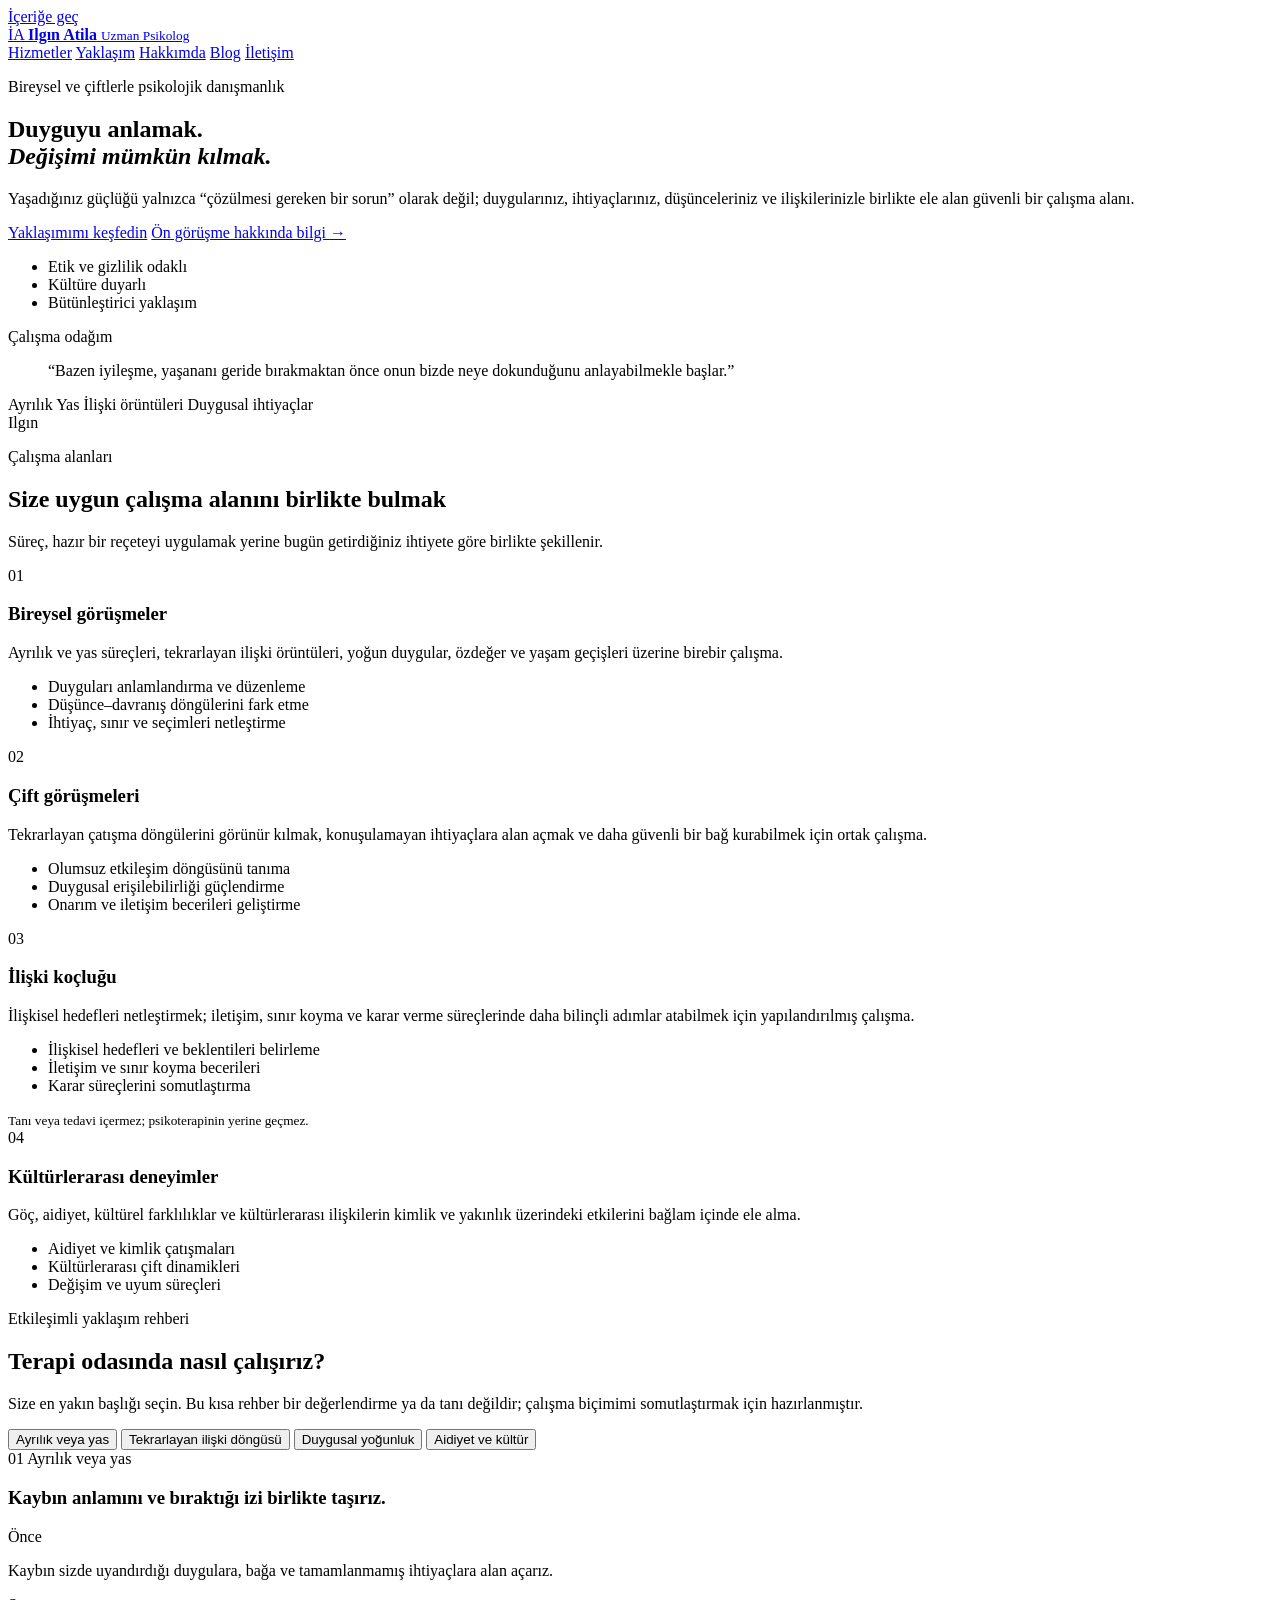
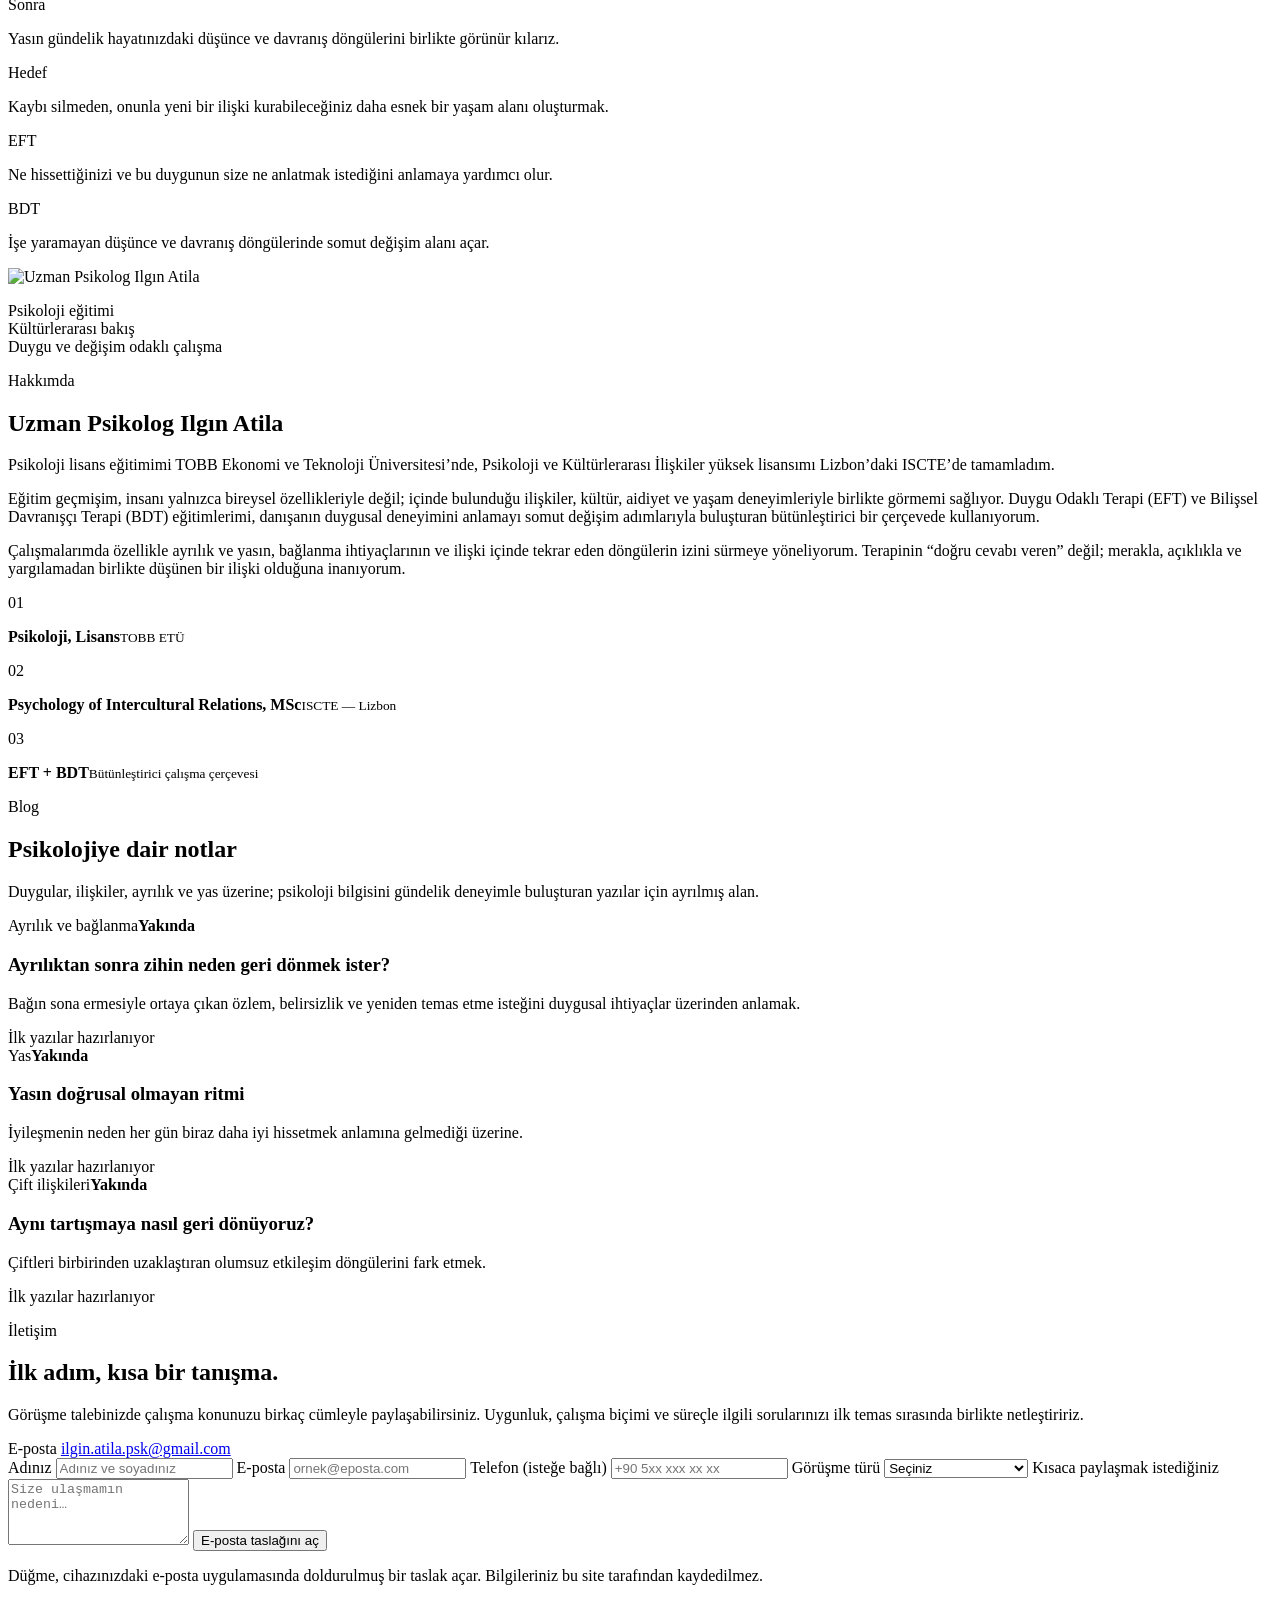
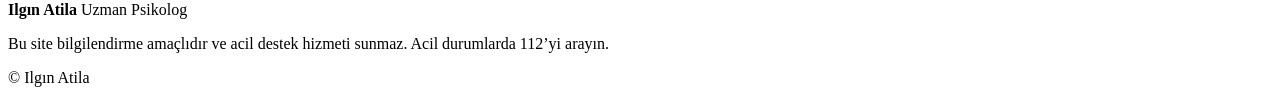
==== index.html @ 21f1aadd "Publish therapy practice website" ====
<!doctype html>
<html lang="tr">
  <head>
    <meta charset="UTF-8" />
    <meta name="viewport" content="width=device-width, initial-scale=1.0" />
    <meta name="robots" content="noindex,nofollow" />
    <meta
      name="description"
      content="Uzman Psikolog Ilgın Atila’nın bireysel ve çiftlerle psikolojik danışmanlık yaklaşımı; EFT, BDT, ayrılık, yas ve ilişki örüntüleri."
    />
    <meta name="theme-color" content="#f4eee5" />
    <title>Uzman Psikolog Ilgın Atila | Psikolojik Danışmanlık</title>
    <link rel="stylesheet" href="styles.css" />
  </head>
  <body>
    <a class="skip-link" href="#main">İçeriğe geç</a>

    <header class="site-header" aria-label="Ana menü">
      <a class="brand" href="#top" aria-label="Ilgın Atila ana sayfa">
        <span class="brand-mark" aria-hidden="true">İA</span>
        <span>
          <strong>Ilgın Atila</strong>
          <small>Uzman Psikolog</small>
        </span>
      </a>

      <nav>
        <a href="#hizmetler">Hizmetler</a>
        <a href="#yaklasim">Yaklaşım</a>
        <a href="#hakkimda">Hakkımda</a>
        <a href="#blog">Blog</a>
        <a class="nav-cta" href="#iletisim">İletişim</a>
      </nav>
    </header>

    <main id="main">
      <section class="hero" id="top">
        <div class="hero-copy reveal">
          <p class="eyebrow"><span></span> Bireysel ve çiftlerle psikolojik danışmanlık</p>
          <h1>Duyguyu anlamak.<br /><em>Değişimi mümkün kılmak.</em></h1>
          <p class="lead">
            Yaşadığınız güçlüğü yalnızca “çözülmesi gereken bir sorun” olarak değil;
            duygularınız, ihtiyaçlarınız, düşünceleriniz ve ilişkilerinizle birlikte ele alan
            güvenli bir çalışma alanı.
          </p>
          <div class="hero-actions">
            <a class="button button-primary" href="#yaklasim">Yaklaşımımı keşfedin</a>
            <a class="text-link" href="#iletisim">Ön görüşme hakkında bilgi <span>→</span></a>
          </div>
          <ul class="trust-list" aria-label="Çalışma özellikleri">
            <li>Etik ve gizlilik odaklı</li>
            <li>Kültüre duyarlı</li>
            <li>Bütünleştirici yaklaşım</li>
          </ul>
        </div>

        <aside class="hero-card reveal delay-1" aria-label="Çalışma odağı">
          <div class="orb orb-one"></div>
          <div class="orb orb-two"></div>
          <p class="card-kicker">Çalışma odağım</p>
          <blockquote>
            “Bazen iyileşme, yaşananı geride bırakmaktan önce onun bizde neye dokunduğunu
            anlayabilmekle başlar.”
          </blockquote>
          <div class="focus-tags">
            <span>Ayrılık</span>
            <span>Yas</span>
            <span>İlişki örüntüleri</span>
            <span>Duygusal ihtiyaçlar</span>
          </div>
          <div class="signature" aria-hidden="true">Ilgın</div>
        </aside>
      </section>

      <section class="practice-section" id="hizmetler">
        <div class="section-heading reveal">
          <p class="eyebrow"><span></span> Çalışma alanları</p>
          <h2>Size uygun çalışma alanını birlikte bulmak</h2>
          <p>
            Süreç, hazır bir reçeteyi uygulamak yerine bugün getirdiğiniz ihtiyete göre
            birlikte şekillenir.
          </p>
        </div>

        <div class="service-grid">
          <article class="service-card reveal">
            <span class="service-number">01</span>
            <h3>Bireysel görüşmeler</h3>
            <p>
              Ayrılık ve yas süreçleri, tekrarlayan ilişki örüntüleri, yoğun duygular,
              özdeğer ve yaşam geçişleri üzerine birebir çalışma.
            </p>
            <ul>
              <li>Duyguları anlamlandırma ve düzenleme</li>
              <li>Düşünce–davranış döngülerini fark etme</li>
              <li>İhtiyaç, sınır ve seçimleri netleştirme</li>
            </ul>
          </article>

          <article class="service-card service-card-accent reveal delay-1">
            <span class="service-number">02</span>
            <h3>Çift görüşmeleri</h3>
            <p>
              Tekrarlayan çatışma döngülerini görünür kılmak, konuşulamayan ihtiyaçlara
              alan açmak ve daha güvenli bir bağ kurabilmek için ortak çalışma.
            </p>
            <ul>
              <li>Olumsuz etkileşim döngüsünü tanıma</li>
              <li>Duygusal erişilebilirliği güçlendirme</li>
              <li>Onarım ve iletişim becerileri geliştirme</li>
            </ul>
          </article>

          <article class="service-card service-card-coaching reveal delay-2">
            <span class="service-number">03</span>
            <h3>İlişki koçluğu</h3>
            <p>
              İlişkisel hedefleri netleştirmek; iletişim, sınır koyma ve karar verme
              süreçlerinde daha bilinçli adımlar atabilmek için yapılandırılmış çalışma.
            </p>
            <ul>
              <li>İlişkisel hedefleri ve beklentileri belirleme</li>
              <li>İletişim ve sınır koyma becerileri</li>
              <li>Karar süreçlerini somutlaştırma</li>
            </ul>
            <small class="service-boundary">Tanı veya tedavi içermez; psikoterapinin yerine geçmez.</small>
          </article>

          <article class="service-card reveal delay-2">
            <span class="service-number">04</span>
            <h3>Kültürlerarası deneyimler</h3>
            <p>
              Göç, aidiyet, kültürel farklılıklar ve kültürlerarası ilişkilerin kimlik ve
              yakınlık üzerindeki etkilerini bağlam içinde ele alma.
            </p>
            <ul>
              <li>Aidiyet ve kimlik çatışmaları</li>
              <li>Kültürlerarası çift dinamikleri</li>
              <li>Değişim ve uyum süreçleri</li>
            </ul>
          </article>
        </div>

        <div class="approach-explorer reveal" id="yaklasim">
          <div class="explorer-intro">
            <p class="eyebrow eyebrow-light"><span></span> Etkileşimli yaklaşım rehberi</p>
            <h2>Terapi odasında nasıl çalışırız?</h2>
            <p>
              Size en yakın başlığı seçin. Bu kısa rehber bir değerlendirme ya da tanı
              değildir; çalışma biçimimi somutlaştırmak için hazırlanmıştır.
            </p>
            <div class="topic-list" role="tablist" aria-label="Çalışma konusu seçin">
              <button class="topic active" role="tab" aria-selected="true" data-topic="ayrilik">
                Ayrılık veya yas
              </button>
              <button class="topic" role="tab" aria-selected="false" data-topic="iliski">
                Tekrarlayan ilişki döngüsü
              </button>
              <button class="topic" role="tab" aria-selected="false" data-topic="yogunluk">
                Duygusal yoğunluk
              </button>
              <button class="topic" role="tab" aria-selected="false" data-topic="kultur">
                Aidiyet ve kültür
              </button>
            </div>
          </div>

          <div class="explorer-result" aria-live="polite">
            <div class="result-topline">
              <span id="result-index">01</span>
              <span id="result-label">Ayrılık veya yas</span>
            </div>
            <h3 id="result-title">Kaybın anlamını ve bıraktığı izi birlikte taşırız.</h3>
            <div class="result-steps">
              <article>
                <span>Önce</span>
                <p id="result-first">
                  Kaybın sizde uyandırdığı duygulara, bağa ve tamamlanmamış ihtiyaçlara alan
                  açarız.
                </p>
              </article>
              <article>
                <span>Sonra</span>
                <p id="result-next">
                  Yasın gündelik hayatınızdaki düşünce ve davranış döngülerini birlikte
                  görünür kılarız.
                </p>
              </article>
              <article>
                <span>Hedef</span>
                <p id="result-goal">
                  Kaybı silmeden, onunla yeni bir ilişki kurabileceğiniz daha esnek bir yaşam
                  alanı oluşturmak.
                </p>
              </article>
            </div>
            <div class="method-note">
              <span>EFT</span>
              <p>Ne hissettiğinizi ve bu duygunun size ne anlatmak istediğini anlamaya yardımcı olur.</p>
            </div>
            <div class="method-note">
              <span>BDT</span>
              <p>İşe yaramayan düşünce ve davranış döngülerinde somut değişim alanı açar.</p>
            </div>
          </div>
        </div>
      </section>

      <section class="about-contact-section" id="hakkimda">
        <div class="about-grid">
          <div class="portrait-card reveal" aria-label="Uzman Psikolog Ilgın Atila">
            <img
              class="portrait-photo"
              src="assets/ilgin-atila-portrait.webp"
              alt="Uzman Psikolog Ilgın Atila"
            />
            <p>Psikoloji eğitimi<br />Kültürlerarası bakış<br />Duygu ve değişim odaklı çalışma</p>
          </div>

          <div class="about-copy reveal delay-1">
            <p class="eyebrow"><span></span> Hakkımda</p>
            <h2>Uzman Psikolog Ilgın Atila</h2>
            <p class="about-lead">
              Psikoloji lisans eğitimimi TOBB Ekonomi ve Teknoloji Üniversitesi’nde,
              Psikoloji ve Kültürlerarası İlişkiler yüksek lisansımı Lizbon’daki ISCTE’de
              tamamladım.
            </p>
            <p>
              Eğitim geçmişim, insanı yalnızca bireysel özellikleriyle değil; içinde
              bulunduğu ilişkiler, kültür, aidiyet ve yaşam deneyimleriyle birlikte görmemi
              sağlıyor. Duygu Odaklı Terapi (EFT) ve Bilişsel Davranışçı Terapi (BDT)
              eğitimlerimi, danışanın duygusal deneyimini anlamayı somut değişim adımlarıyla
              buluşturan bütünleştirici bir çerçevede kullanıyorum.
            </p>
            <p>
              Çalışmalarımda özellikle ayrılık ve yasın, bağlanma ihtiyaçlarının ve ilişki
              içinde tekrar eden döngülerin izini sürmeye yöneliyorum. Terapinin “doğru
              cevabı veren” değil; merakla, açıklıkla ve yargılamadan birlikte düşünen bir
              ilişki olduğuna inanıyorum.
            </p>

            <div class="education-list" aria-label="Eğitim ve yaklaşım">
              <div><span>01</span><p><strong>Psikoloji, Lisans</strong><small>TOBB ETÜ</small></p></div>
              <div><span>02</span><p><strong>Psychology of Intercultural Relations, MSc</strong><small>ISCTE — Lizbon</small></p></div>
              <div><span>03</span><p><strong>EFT + BDT</strong><small>Bütünleştirici çalışma çerçevesi</small></p></div>
            </div>
          </div>
        </div>

        <div class="blog-block" id="blog">
          <div class="blog-heading reveal">
            <div>
              <p class="eyebrow"><span></span> Blog</p>
              <h2>Psikolojiye dair notlar</h2>
            </div>
            <p>
              Duygular, ilişkiler, ayrılık ve yas üzerine; psikoloji bilgisini gündelik
              deneyimle buluşturan yazılar için ayrılmış alan.
            </p>
          </div>

          <div class="blog-grid">
            <article class="blog-card blog-card-featured reveal">
              <div class="blog-meta"><span>Ayrılık ve bağlanma</span><strong>Yakında</strong></div>
              <h3>Ayrılıktan sonra zihin neden geri dönmek ister?</h3>
              <p>
                Bağın sona ermesiyle ortaya çıkan özlem, belirsizlik ve yeniden temas etme
                isteğini duygusal ihtiyaçlar üzerinden anlamak.
              </p>
              <span class="blog-read">İlk yazılar hazırlanıyor</span>
            </article>

            <article class="blog-card reveal delay-1">
              <div class="blog-meta"><span>Yas</span><strong>Yakında</strong></div>
              <h3>Yasın doğrusal olmayan ritmi</h3>
              <p>İyileşmenin neden her gün biraz daha iyi hissetmek anlamına gelmediği üzerine.</p>
              <span class="blog-read">İlk yazılar hazırlanıyor</span>
            </article>

            <article class="blog-card reveal delay-2">
              <div class="blog-meta"><span>Çift ilişkileri</span><strong>Yakında</strong></div>
              <h3>Aynı tartışmaya nasıl geri dönüyoruz?</h3>
              <p>Çiftleri birbirinden uzaklaştıran olumsuz etkileşim döngülerini fark etmek.</p>
              <span class="blog-read">İlk yazılar hazırlanıyor</span>
            </article>
          </div>
        </div>

        <div class="contact-panel reveal" id="iletisim">
          <div class="contact-copy">
            <p class="eyebrow eyebrow-light"><span></span> İletişim</p>
            <h2>İlk adım, kısa bir tanışma.</h2>
            <p>
              Görüşme talebinizde çalışma konunuzu birkaç cümleyle paylaşabilirsiniz.
              Uygunluk, çalışma biçimi ve süreçle ilgili sorularınızı ilk temas sırasında
              birlikte netleştiririz.
            </p>
            <div class="contact-placeholder">
              <span>E-posta</span>
              <a href="mailto:ilgin.atila.psk@gmail.com">ilgin.atila.psk@gmail.com</a>
            </div>
          </div>

          <form class="contact-form" id="contact-form">
            <label>
              Adınız
              <input name="name" autocomplete="name" required placeholder="Adınız ve soyadınız" />
            </label>
            <label>
              E-posta
              <input name="email" type="email" autocomplete="email" required placeholder="ornek@eposta.com" />
            </label>
            <label>
              Telefon <span class="optional-label">(isteğe bağlı)</span>
              <input name="phone" type="tel" inputmode="tel" autocomplete="tel" placeholder="+90 5xx xxx xx xx" />
            </label>
            <label>
              Görüşme türü
              <select name="service" required>
                <option value="">Seçiniz</option>
                <option>Bireysel görüşme</option>
                <option>Çift görüşmesi</option>
                <option>İlişki koçluğu</option>
                <option>Bilgi almak istiyorum</option>
              </select>
            </label>
            <label class="form-wide">
              Kısaca paylaşmak istediğiniz
              <textarea name="message" rows="4" required placeholder="Size ulaşmamın nedeni…"></textarea>
            </label>
            <button class="button button-light" type="submit">E-posta taslağını aç</button>
            <p class="form-note" id="form-note">
              Düğme, cihazınızdaki e-posta uygulamasında doldurulmuş bir taslak açar.
              Bilgileriniz bu site tarafından kaydedilmez.
            </p>
          </form>
        </div>

        <footer>
          <div>
            <strong>Ilgın Atila</strong>
            <span>Uzman Psikolog</span>
          </div>
          <p>
            Bu site bilgilendirme amaçlıdır ve acil destek hizmeti sunmaz. Acil durumlarda
            112’yi arayın.
          </p>
          <span>© <span id="year"></span> Ilgın Atila</span>
        </footer>
      </section>
    </main>

    <div class="toast" id="toast" role="status" aria-live="polite"></div>
    <script src="script.js"></script>
  </body>
</html>
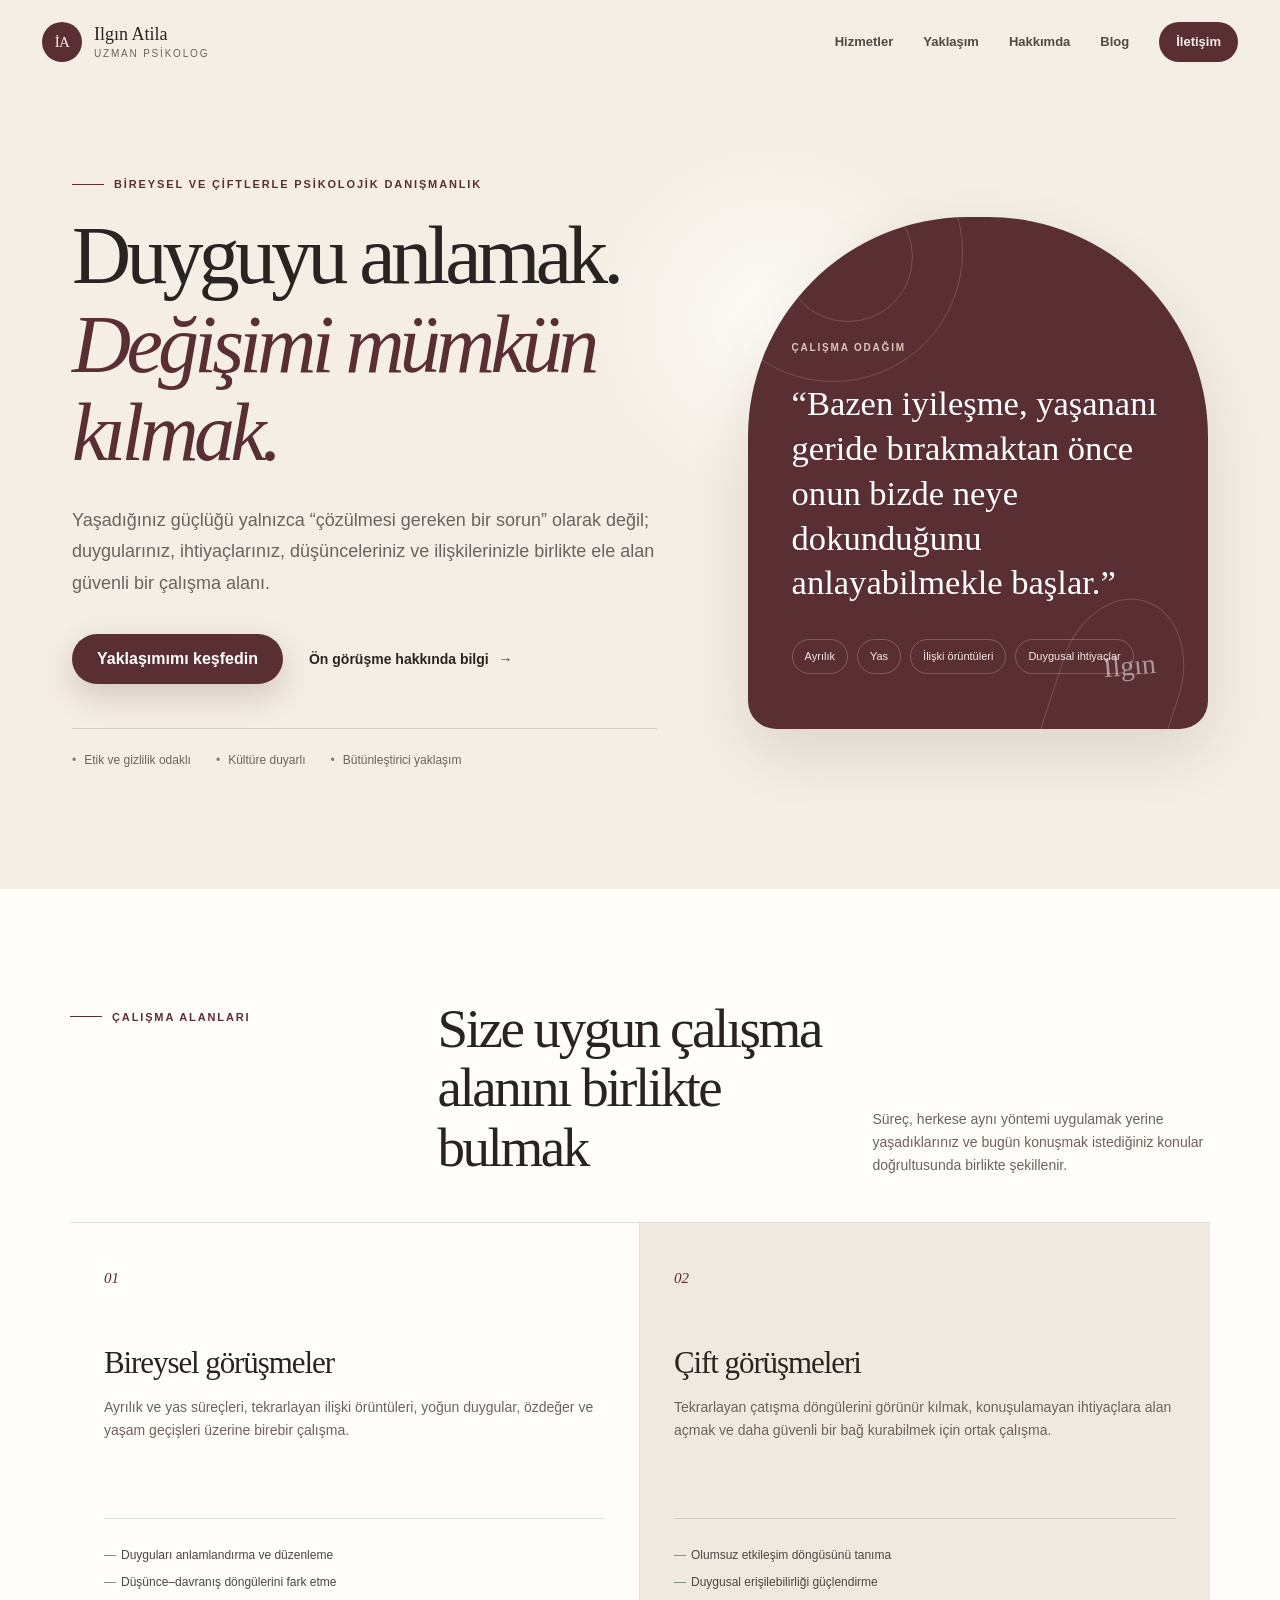
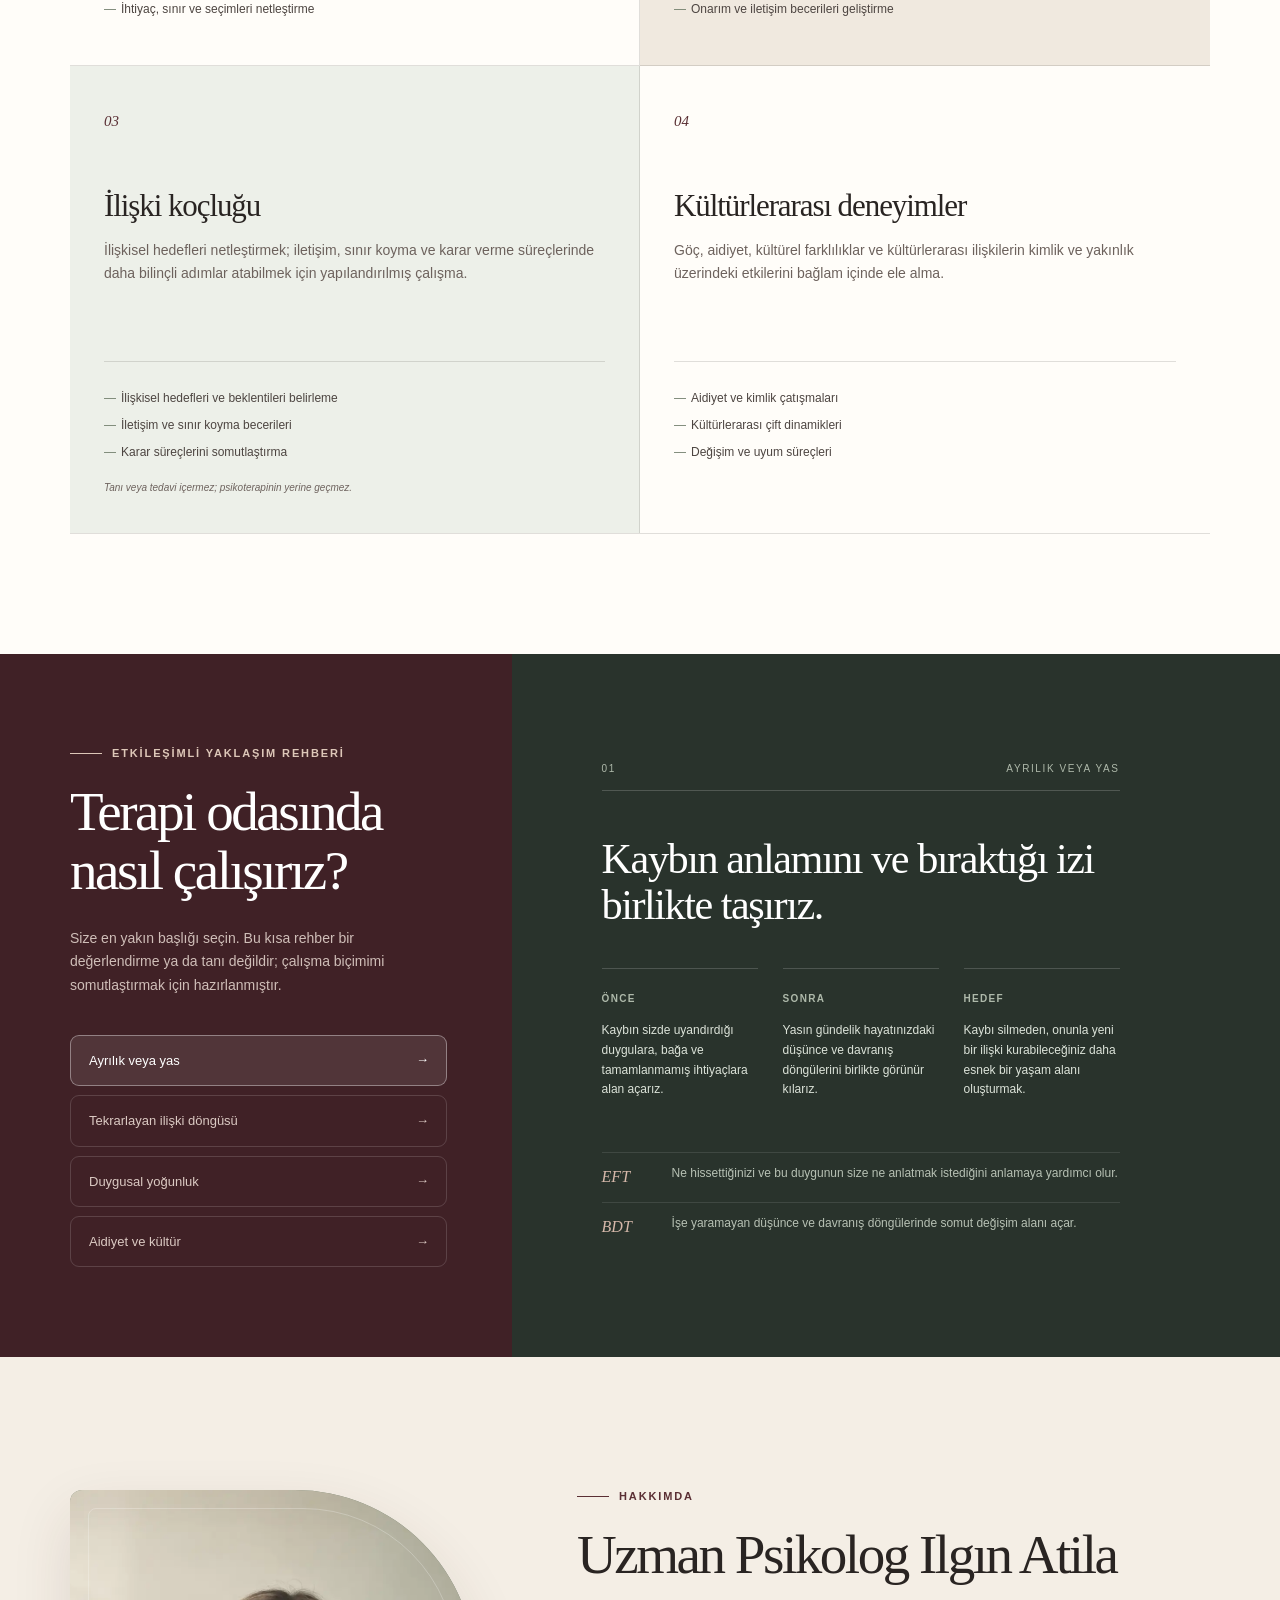
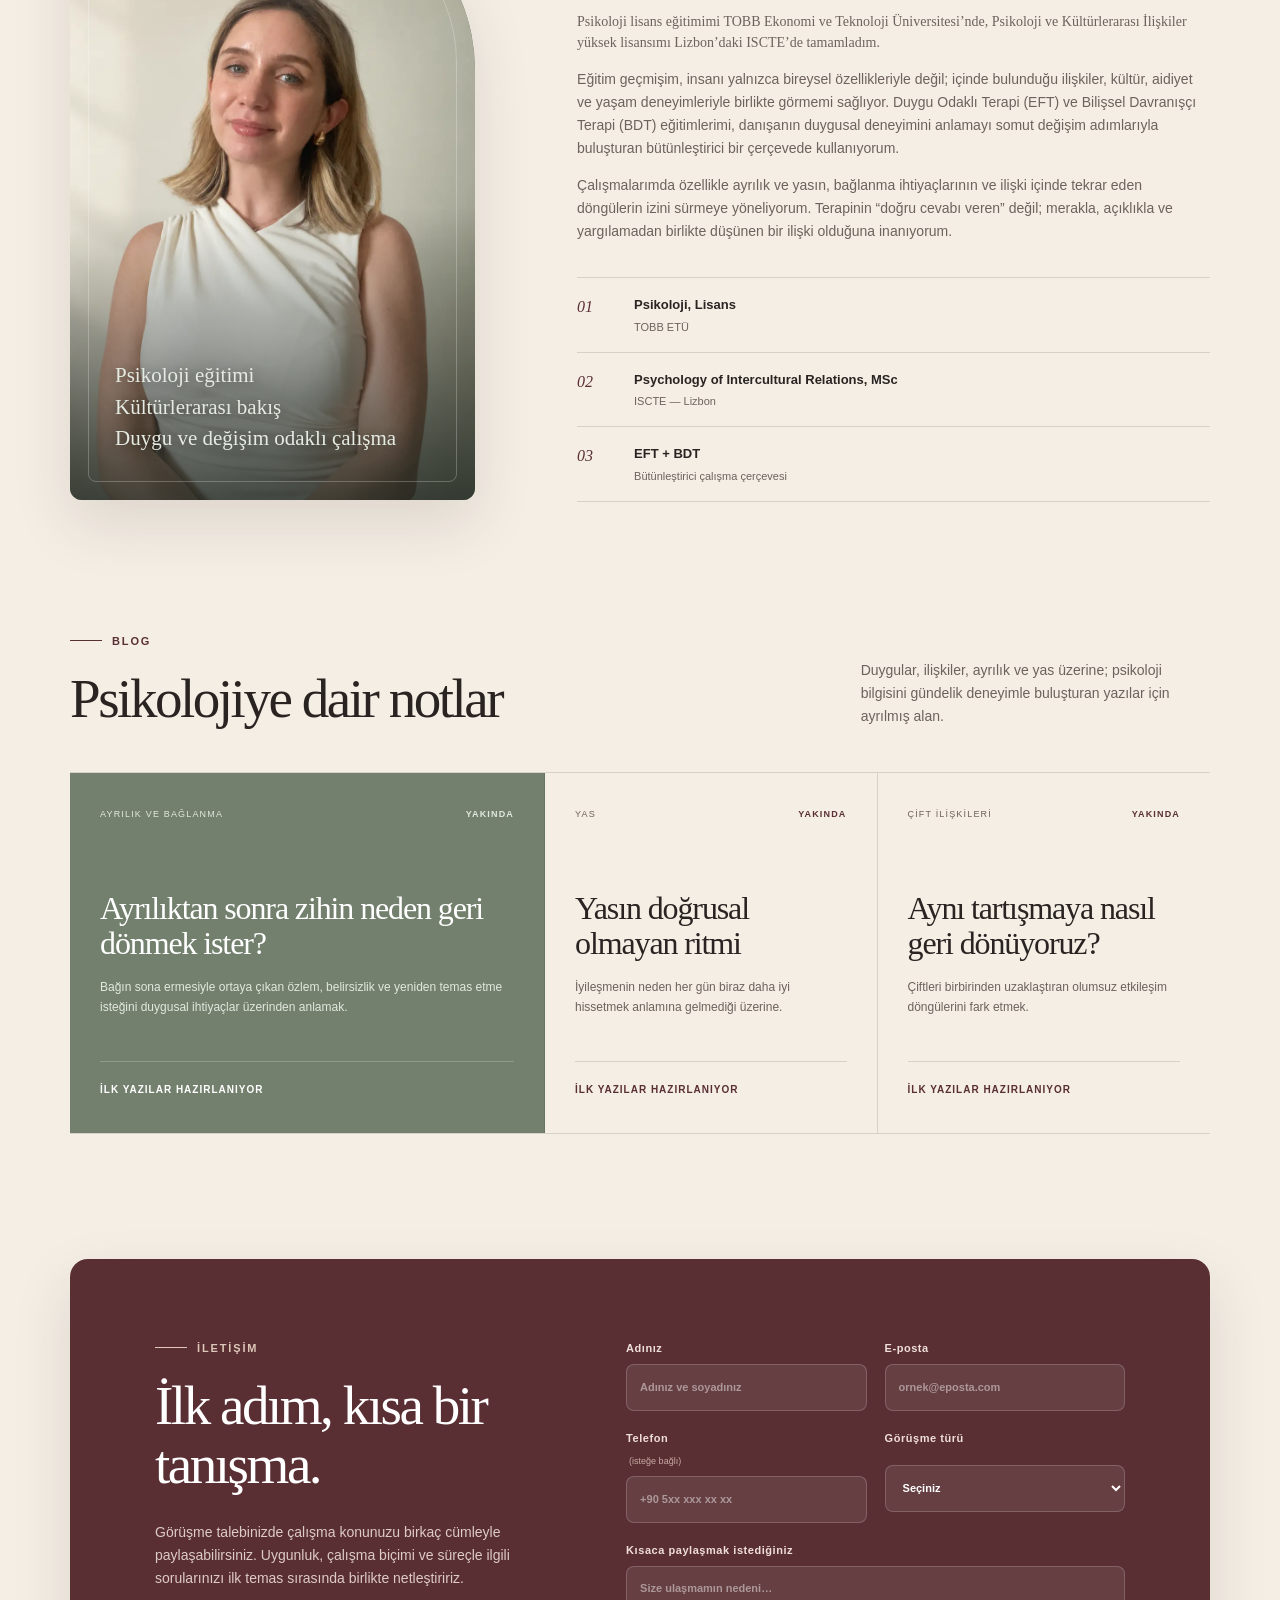
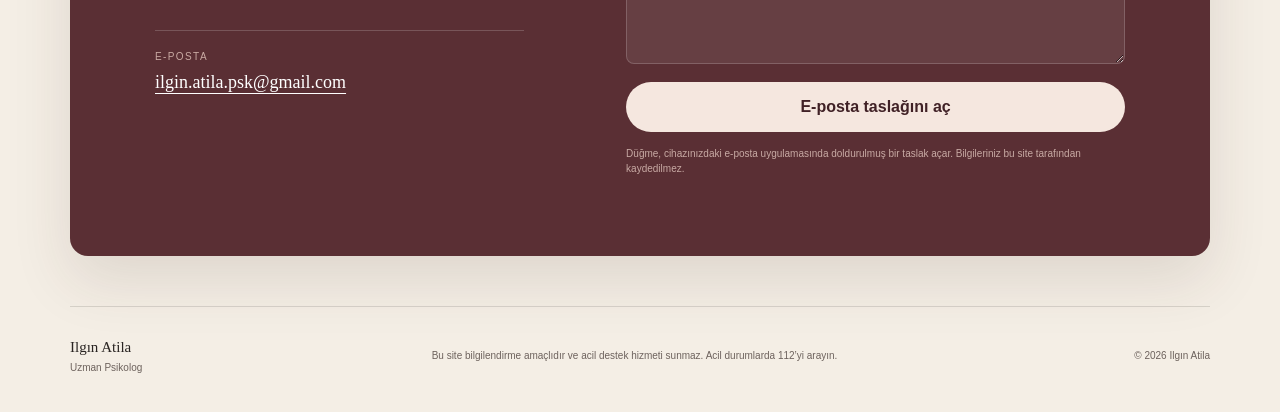
==== commit 9bea8102: "Simplify services introduction" ====
--- a/index.html
+++ b/index.html
@@ -77,8 +77,8 @@
           <p class="eyebrow"><span></span> Çalışma alanları</p>
           <h2>Size uygun çalışma alanını birlikte bulmak</h2>
           <p>
-            Süreç, hazır bir reçeteyi uygulamak yerine bugün getirdiğiniz ihtiyete göre
-            birlikte şekillenir.
+            Süreç, herkese aynı yöntemi uygulamak yerine yaşadıklarınız ve bugün konuşmak
+            istediğiniz konular doğrultusunda birlikte şekillenir.
           </p>
         </div>
 
--- a/styles.css
+++ b/styles.css
@@ -0,0 +1,1146 @@
+:root {
+  --paper: #f4eee5;
+  --paper-deep: #e9dfd1;
+  --ink: #292422;
+  --muted: #6d625d;
+  --wine: #5a2f34;
+  --wine-deep: #402126;
+  --sage: #73806e;
+  --sage-soft: #dbe0d5;
+  --line: rgba(41, 36, 34, 0.14);
+  --white: #fffdf9;
+  --shadow: 0 24px 60px rgba(63, 43, 35, 0.12);
+  --serif: Georgia, "Times New Roman", serif;
+  --sans: Inter, ui-sans-serif, -apple-system, BlinkMacSystemFont, "Segoe UI", sans-serif;
+}
+
+* {
+  box-sizing: border-box;
+}
+
+html {
+  scroll-behavior: smooth;
+  scroll-padding-top: 96px;
+}
+
+body {
+  margin: 0;
+  color: var(--ink);
+  background: var(--paper);
+  font-family: var(--sans);
+  font-size: 16px;
+  line-height: 1.65;
+  -webkit-font-smoothing: antialiased;
+}
+
+a {
+  color: inherit;
+}
+
+button,
+input,
+select,
+textarea {
+  font: inherit;
+}
+
+.skip-link {
+  position: fixed;
+  z-index: 200;
+  top: -80px;
+  left: 20px;
+  padding: 12px 18px;
+  color: white;
+  background: var(--wine);
+  border-radius: 8px;
+  transition: top 0.2s;
+}
+
+.skip-link:focus {
+  top: 20px;
+}
+
+.site-header {
+  position: sticky;
+  z-index: 100;
+  top: 0;
+  display: flex;
+  align-items: center;
+  justify-content: space-between;
+  max-width: 1320px;
+  margin: 0 auto;
+  padding: 22px 42px;
+  background: rgba(244, 238, 229, 0.91);
+  border-bottom: 1px solid transparent;
+  backdrop-filter: blur(18px);
+  transition: padding 0.25s, border-color 0.25s;
+}
+
+.site-header.scrolled {
+  padding-top: 13px;
+  padding-bottom: 13px;
+  border-color: var(--line);
+}
+
+.brand {
+  display: flex;
+  align-items: center;
+  gap: 12px;
+  text-decoration: none;
+}
+
+.brand-mark {
+  display: grid;
+  width: 40px;
+  height: 40px;
+  place-items: center;
+  color: var(--paper);
+  background: var(--wine);
+  border-radius: 50%;
+  font-family: var(--serif);
+  font-size: 15px;
+  letter-spacing: -0.04em;
+}
+
+.brand strong,
+.brand small {
+  display: block;
+  line-height: 1.2;
+}
+
+.brand strong {
+  font-family: var(--serif);
+  font-size: 18px;
+  font-weight: 500;
+}
+
+.brand small {
+  margin-top: 3px;
+  color: var(--muted);
+  font-size: 10px;
+  letter-spacing: 0.18em;
+  text-transform: uppercase;
+}
+
+nav {
+  display: flex;
+  align-items: center;
+  gap: 30px;
+}
+
+nav a {
+  color: #514943;
+  font-size: 13px;
+  font-weight: 600;
+  text-decoration: none;
+}
+
+nav a:hover {
+  color: var(--wine);
+}
+
+nav .nav-cta {
+  padding: 9px 17px;
+  color: var(--paper);
+  background: var(--wine);
+  border-radius: 999px;
+}
+
+nav .nav-cta:hover {
+  color: white;
+  background: var(--wine-deep);
+}
+
+.hero {
+  position: relative;
+  display: grid;
+  grid-template-columns: minmax(0, 1.12fr) minmax(340px, 0.88fr);
+  gap: clamp(48px, 7vw, 110px);
+  align-items: center;
+  min-height: 730px;
+  max-width: 1240px;
+  margin: 0 auto;
+  padding: 90px 52px 118px;
+  overflow: hidden;
+}
+
+.hero::before {
+  position: absolute;
+  z-index: -1;
+  top: 45px;
+  right: 24%;
+  width: 380px;
+  height: 380px;
+  content: "";
+  background: radial-gradient(circle, rgba(255, 253, 249, 0.88), transparent 68%);
+}
+
+.eyebrow {
+  display: flex;
+  align-items: center;
+  gap: 10px;
+  margin: 0 0 19px;
+  color: var(--wine);
+  font-size: 11px;
+  font-weight: 750;
+  letter-spacing: 0.17em;
+  text-transform: uppercase;
+}
+
+.eyebrow span {
+  width: 32px;
+  height: 1px;
+  background: currentColor;
+}
+
+.eyebrow-light {
+  color: #ddc7b8;
+}
+
+h1,
+h2,
+h3,
+p {
+  margin-top: 0;
+}
+
+h1,
+h2,
+h3 {
+  font-family: var(--serif);
+  font-weight: 500;
+  line-height: 1.08;
+}
+
+h1 {
+  max-width: 760px;
+  margin-bottom: 27px;
+  font-size: clamp(52px, 6.4vw, 88px);
+  letter-spacing: -0.058em;
+}
+
+h1 em {
+  color: var(--wine);
+  font-weight: 400;
+}
+
+.lead {
+  max-width: 640px;
+  margin-bottom: 35px;
+  color: var(--muted);
+  font-size: 18px;
+  line-height: 1.75;
+}
+
+.hero-actions {
+  display: flex;
+  align-items: center;
+  gap: 26px;
+  margin-bottom: 44px;
+}
+
+.button {
+  display: inline-flex;
+  align-items: center;
+  justify-content: center;
+  min-height: 50px;
+  padding: 0 25px;
+  border: 0;
+  border-radius: 999px;
+  cursor: pointer;
+  font-weight: 700;
+  text-decoration: none;
+  transition: transform 0.2s, box-shadow 0.2s, background 0.2s;
+}
+
+.button:hover {
+  transform: translateY(-2px);
+}
+
+.button-primary {
+  color: white;
+  background: var(--wine);
+  box-shadow: 0 12px 32px rgba(90, 47, 52, 0.2);
+}
+
+.button-primary:hover {
+  background: var(--wine-deep);
+  box-shadow: 0 15px 36px rgba(90, 47, 52, 0.28);
+}
+
+.text-link {
+  color: var(--ink);
+  font-size: 14px;
+  font-weight: 700;
+  text-decoration: none;
+}
+
+.text-link span {
+  display: inline-block;
+  margin-left: 6px;
+  color: var(--wine);
+  transition: transform 0.2s;
+}
+
+.text-link:hover span {
+  transform: translateX(4px);
+}
+
+.trust-list {
+  display: flex;
+  flex-wrap: wrap;
+  gap: 10px 25px;
+  margin: 0;
+  padding: 22px 0 0;
+  border-top: 1px solid var(--line);
+  color: var(--muted);
+  font-size: 12px;
+  list-style: none;
+}
+
+.trust-list li::before {
+  margin-right: 8px;
+  color: var(--sage);
+  content: "•";
+}
+
+.hero-card {
+  position: relative;
+  min-height: 500px;
+  padding: 55px 44px;
+  overflow: hidden;
+  color: white;
+  background: var(--wine);
+  border-radius: 220px 220px 28px 28px;
+  box-shadow: var(--shadow);
+}
+
+.hero-card::after {
+  position: absolute;
+  right: 26px;
+  bottom: -30px;
+  width: 120px;
+  height: 160px;
+  content: "";
+  border: 1px solid rgba(255,255,255,0.16);
+  border-radius: 50% 50% 0 0;
+  transform: rotate(18deg);
+}
+
+.orb {
+  position: absolute;
+  border: 1px solid rgba(255, 255, 255, 0.16);
+  border-radius: 50%;
+}
+
+.orb-one {
+  top: -95px;
+  left: -45px;
+  width: 260px;
+  height: 260px;
+}
+
+.orb-two {
+  top: -25px;
+  left: 35px;
+  width: 130px;
+  height: 130px;
+}
+
+.card-kicker {
+  position: relative;
+  margin-top: 68px;
+  color: #ddc7b8;
+  font-size: 10px;
+  font-weight: 700;
+  letter-spacing: 0.18em;
+  text-transform: uppercase;
+}
+
+blockquote {
+  position: relative;
+  margin: 24px 0 34px;
+  font-family: var(--serif);
+  font-size: clamp(25px, 2.7vw, 36px);
+  line-height: 1.3;
+}
+
+.focus-tags {
+  position: relative;
+  display: flex;
+  flex-wrap: wrap;
+  gap: 9px;
+}
+
+.focus-tags span {
+  padding: 7px 12px;
+  color: #f2e9e2;
+  border: 1px solid rgba(255, 255, 255, 0.22);
+  border-radius: 999px;
+  font-size: 11px;
+}
+
+.signature {
+  position: absolute;
+  right: 52px;
+  bottom: 39px;
+  color: rgba(255,255,255,0.5);
+  font-family: "Snell Roundhand", "Brush Script MT", cursive;
+  font-size: 28px;
+  transform: rotate(-5deg);
+}
+
+.practice-section {
+  padding: 110px max(28px, calc((100vw - 1140px) / 2)) 0;
+  background: var(--white);
+}
+
+.section-heading {
+  display: grid;
+  grid-template-columns: 1fr 1.2fr 1fr;
+  gap: 30px;
+  align-items: end;
+  margin-bottom: 45px;
+}
+
+.section-heading .eyebrow {
+  align-self: start;
+  margin-top: 9px;
+}
+
+.section-heading h2,
+.about-copy h2,
+.contact-copy h2,
+.explorer-intro h2 {
+  margin-bottom: 0;
+  font-size: clamp(39px, 4.3vw, 60px);
+  letter-spacing: -0.045em;
+}
+
+.section-heading > p:last-child {
+  margin: 0;
+  color: var(--muted);
+  font-size: 14px;
+}
+
+.service-grid {
+  display: grid;
+  grid-template-columns: repeat(2, 1fr);
+  margin-bottom: 120px;
+  border-top: 1px solid var(--line);
+  border-bottom: 1px solid var(--line);
+}
+
+.service-card {
+  min-height: 390px;
+  padding: 42px 34px 38px;
+  border-right: 1px solid var(--line);
+}
+
+.service-card:nth-child(even) {
+  border-right: 0;
+}
+
+.service-card:nth-child(-n + 2) {
+  border-bottom: 1px solid var(--line);
+}
+
+.service-card-accent {
+  background: #f0e9df;
+}
+
+.service-card-coaching {
+  background: #edf0e9;
+}
+
+.service-number {
+  display: inline-block;
+  margin-bottom: 55px;
+  color: var(--wine);
+  font-family: var(--serif);
+  font-size: 15px;
+  font-style: italic;
+}
+
+.service-card h3 {
+  margin-bottom: 17px;
+  font-size: 31px;
+  letter-spacing: -0.035em;
+}
+
+.service-card > p {
+  min-height: 100px;
+  color: var(--muted);
+  font-size: 14px;
+}
+
+.service-card ul {
+  margin: 22px 0 0;
+  padding: 20px 0 0;
+  border-top: 1px solid var(--line);
+  list-style: none;
+}
+
+.service-card li {
+  position: relative;
+  margin: 7px 0;
+  padding-left: 17px;
+  color: #4d4541;
+  font-size: 12px;
+}
+
+.service-card li::before {
+  position: absolute;
+  top: 0;
+  left: 0;
+  color: var(--sage);
+  content: "—";
+}
+
+.service-boundary {
+  display: block;
+  margin-top: 18px;
+  color: var(--muted);
+  font-size: 10px;
+  font-style: italic;
+  line-height: 1.5;
+}
+
+.approach-explorer {
+  display: grid;
+  grid-template-columns: 0.8fr 1.2fr;
+  min-height: 650px;
+  margin: 0 calc(-1 * max(28px, calc((100vw - 1140px) / 2)));
+  color: white;
+  background: #29332c;
+}
+
+.explorer-intro {
+  padding: 90px max(45px, calc((100vw - 1140px) / 2));
+  padding-right: 65px;
+  background: var(--wine-deep);
+}
+
+.explorer-intro h2 {
+  margin-bottom: 27px;
+}
+
+.explorer-intro > p:not(.eyebrow) {
+  color: #cfbeb8;
+  font-size: 14px;
+}
+
+.topic-list {
+  display: grid;
+  gap: 9px;
+  margin-top: 38px;
+}
+
+.topic {
+  position: relative;
+  padding: 14px 43px 14px 18px;
+  color: #dbcac3;
+  text-align: left;
+  background: transparent;
+  border: 1px solid rgba(255,255,255,0.15);
+  border-radius: 9px;
+  cursor: pointer;
+  font-size: 13px;
+  transition: color 0.2s, background 0.2s, border-color 0.2s;
+}
+
+.topic::after {
+  position: absolute;
+  top: 50%;
+  right: 17px;
+  content: "→";
+  transform: translateY(-50%);
+}
+
+.topic:hover,
+.topic.active {
+  color: white;
+  background: rgba(255,255,255,0.09);
+  border-color: rgba(255,255,255,0.38);
+}
+
+.explorer-result {
+  align-self: center;
+  max-width: 710px;
+  padding: 85px 8vw 85px 7vw;
+}
+
+.result-topline {
+  display: flex;
+  justify-content: space-between;
+  margin-bottom: 45px;
+  padding-bottom: 13px;
+  color: #aeb9aa;
+  border-bottom: 1px solid rgba(255,255,255,0.18);
+  font-size: 10px;
+  letter-spacing: 0.16em;
+  text-transform: uppercase;
+}
+
+.explorer-result h3 {
+  max-width: 650px;
+  margin-bottom: 40px;
+  font-size: clamp(32px, 3.3vw, 47px);
+  letter-spacing: -0.035em;
+}
+
+.result-steps {
+  display: grid;
+  grid-template-columns: repeat(3, 1fr);
+  gap: 25px;
+  margin-bottom: 40px;
+}
+
+.result-steps article {
+  padding-top: 15px;
+  border-top: 1px solid rgba(255,255,255,0.17);
+}
+
+.result-steps span {
+  color: #aeb9aa;
+  font-size: 10px;
+  font-weight: 700;
+  letter-spacing: 0.13em;
+  text-transform: uppercase;
+}
+
+.result-steps p {
+  margin-top: 11px;
+  color: #dce3d9;
+  font-size: 12px;
+  line-height: 1.65;
+}
+
+.method-note {
+  display: grid;
+  grid-template-columns: 54px 1fr;
+  gap: 16px;
+  padding: 11px 0;
+  border-top: 1px solid rgba(255,255,255,0.1);
+}
+
+.method-note span {
+  color: #d5b8aa;
+  font-family: var(--serif);
+  font-style: italic;
+}
+
+.method-note p {
+  margin: 0;
+  color: #b7c1b4;
+  font-size: 12px;
+}
+
+.result-changing {
+  animation: resultFade 0.38s ease;
+}
+
+@keyframes resultFade {
+  0% { opacity: 0; transform: translateY(8px); }
+  100% { opacity: 1; transform: translateY(0); }
+}
+
+.about-contact-section {
+  padding: 130px max(28px, calc((100vw - 1140px) / 2)) 35px;
+  background: var(--paper);
+}
+
+.about-grid {
+  display: grid;
+  grid-template-columns: 0.78fr 1.22fr;
+  gap: clamp(50px, 8vw, 120px);
+  align-items: center;
+  margin-bottom: 125px;
+}
+
+.portrait-card {
+  position: relative;
+  display: flex;
+  flex-direction: column;
+  justify-content: flex-end;
+  min-height: 610px;
+  padding: 45px;
+  overflow: hidden;
+  color: white;
+  background: linear-gradient(155deg, #7a8876 0%, #4f5b4d 100%);
+  border-radius: 12px 180px 12px 12px;
+  box-shadow: var(--shadow);
+}
+
+.portrait-photo {
+  position: absolute;
+  inset: 0;
+  width: 100%;
+  height: 100%;
+  object-fit: cover;
+  object-position: center;
+}
+
+.portrait-card::before {
+  position: absolute;
+  z-index: 1;
+  inset: 0;
+  content: "";
+  background: linear-gradient(180deg, transparent 52%, rgba(31, 38, 32, 0.8) 100%);
+}
+
+.portrait-card::after {
+  position: absolute;
+  z-index: 2;
+  inset: 18px;
+  content: "";
+  border: 1px solid rgba(255,255,255,0.24);
+  border-radius: 8px 154px 8px 8px;
+  pointer-events: none;
+}
+
+.portrait-card p {
+  position: relative;
+  z-index: 3;
+  margin: 0;
+  color: #e5ebe2;
+  font-family: var(--serif);
+  font-size: 21px;
+  line-height: 1.5;
+  text-shadow: 0 2px 12px rgba(0,0,0,0.32);
+}
+
+.about-copy h2 {
+  margin-bottom: 27px;
+}
+
+.about-copy > p:not(.eyebrow) {
+  color: var(--muted);
+  font-size: 14px;
+}
+
+.about-copy .about-lead {
+  color: var(--ink);
+  font-family: var(--serif);
+  font-size: 22px;
+  line-height: 1.52;
+}
+
+.education-list {
+  margin-top: 34px;
+  border-top: 1px solid var(--line);
+}
+
+.education-list > div {
+  display: grid;
+  grid-template-columns: 42px 1fr;
+  gap: 15px;
+  align-items: start;
+  padding: 16px 0;
+  border-bottom: 1px solid var(--line);
+}
+
+.education-list > div > span {
+  color: var(--wine);
+  font-family: var(--serif);
+  font-style: italic;
+}
+
+.education-list p,
+.education-list strong,
+.education-list small {
+  display: block;
+  margin: 0;
+}
+
+.education-list strong {
+  font-size: 13px;
+}
+
+.education-list small {
+  margin-top: 2px;
+  color: var(--muted);
+  font-size: 11px;
+}
+
+.blog-block {
+  margin-bottom: 125px;
+  padding-top: 5px;
+  scroll-margin-top: 100px;
+}
+
+.blog-heading {
+  display: grid;
+  grid-template-columns: 1.35fr 0.65fr;
+  gap: 65px;
+  align-items: end;
+  margin-bottom: 43px;
+}
+
+.blog-heading h2 {
+  margin: 0;
+  font-size: clamp(39px, 4.3vw, 60px);
+  letter-spacing: -0.045em;
+}
+
+.blog-heading > p {
+  margin: 0;
+  color: var(--muted);
+  font-size: 14px;
+}
+
+.blog-grid {
+  display: grid;
+  grid-template-columns: 1.25fr 0.875fr 0.875fr;
+  border-top: 1px solid var(--line);
+  border-bottom: 1px solid var(--line);
+}
+
+.blog-card {
+  display: flex;
+  flex-direction: column;
+  min-height: 360px;
+  padding: 34px 30px;
+  border-right: 1px solid var(--line);
+}
+
+.blog-card:last-child {
+  border-right: 0;
+}
+
+.blog-card-featured {
+  color: white;
+  background: var(--sage);
+}
+
+.blog-meta {
+  display: flex;
+  justify-content: space-between;
+  gap: 18px;
+  margin-bottom: 70px;
+  color: var(--muted);
+  font-size: 9px;
+  letter-spacing: 0.13em;
+  text-transform: uppercase;
+}
+
+.blog-meta strong {
+  color: var(--wine);
+  font-weight: 800;
+}
+
+.blog-card-featured .blog-meta,
+.blog-card-featured .blog-meta strong {
+  color: #e1e8de;
+}
+
+.blog-card h3 {
+  margin-bottom: 18px;
+  font-size: clamp(25px, 2.5vw, 34px);
+  letter-spacing: -0.035em;
+}
+
+.blog-card p {
+  color: var(--muted);
+  font-size: 12px;
+}
+
+.blog-card-featured p {
+  color: #e1e8de;
+}
+
+.blog-read {
+  margin-top: auto;
+  padding-top: 20px;
+  border-top: 1px solid var(--line);
+  color: var(--wine);
+  font-size: 10px;
+  font-weight: 750;
+  letter-spacing: 0.1em;
+  text-transform: uppercase;
+}
+
+.blog-card-featured .blog-read {
+  color: white;
+  border-color: rgba(255,255,255,0.2);
+}
+
+.contact-panel {
+  display: grid;
+  grid-template-columns: 0.85fr 1.15fr;
+  gap: clamp(45px, 8vw, 115px);
+  padding: 80px 85px;
+  color: white;
+  background: var(--wine);
+  border-radius: 18px;
+  box-shadow: var(--shadow);
+}
+
+.contact-copy h2 {
+  margin-bottom: 26px;
+}
+
+.contact-copy > p:not(.eyebrow) {
+  color: #ddcbc5;
+  font-size: 14px;
+}
+
+.contact-placeholder {
+  margin-top: 40px;
+  padding-top: 18px;
+  border-top: 1px solid rgba(255,255,255,0.18);
+}
+
+.contact-placeholder span,
+.contact-placeholder a {
+  display: block;
+}
+
+.contact-placeholder span {
+  margin-bottom: 3px;
+  color: #c9aaa3;
+  font-size: 10px;
+  letter-spacing: 0.14em;
+  text-transform: uppercase;
+}
+
+.contact-placeholder a {
+  color: white;
+  font-family: var(--serif);
+  font-size: 18px;
+  font-weight: 400;
+  text-decoration-thickness: 1px;
+  text-underline-offset: 5px;
+}
+
+.contact-form {
+  display: grid;
+  grid-template-columns: 1fr 1fr;
+  gap: 18px;
+}
+
+.contact-form label {
+  display: grid;
+  gap: 7px;
+  color: #efdfda;
+  font-size: 11px;
+  font-weight: 700;
+  letter-spacing: 0.05em;
+}
+
+.contact-form .form-wide,
+.contact-form .button,
+.contact-form .form-note {
+  grid-column: 1 / -1;
+}
+
+.optional-label {
+  display: inline;
+  margin-left: 3px;
+  color: #c8aaa4;
+  font-size: 9px;
+  font-weight: 500;
+  letter-spacing: 0;
+}
+
+input,
+select,
+textarea {
+  width: 100%;
+  color: white;
+  background: rgba(255,255,255,0.08);
+  border: 1px solid rgba(255,255,255,0.18);
+  border-radius: 8px;
+  outline: none;
+}
+
+input,
+select {
+  height: 47px;
+  padding: 0 13px;
+}
+
+textarea {
+  padding: 12px 13px;
+  resize: vertical;
+}
+
+select option {
+  color: var(--ink);
+}
+
+input::placeholder,
+textarea::placeholder {
+  color: rgba(255,255,255,0.46);
+}
+
+input:focus,
+select:focus,
+textarea:focus {
+  border-color: #e0b9ae;
+  box-shadow: 0 0 0 3px rgba(224,185,174,0.12);
+}
+
+.button-light {
+  color: var(--wine-deep);
+  background: #f5e7df;
+}
+
+.button-light:hover {
+  background: white;
+}
+
+.form-note {
+  margin: -3px 0 0;
+  color: #c8aaa4;
+  font-size: 10px;
+  line-height: 1.45;
+}
+
+footer {
+  display: grid;
+  grid-template-columns: 0.65fr 1.35fr auto;
+  gap: 45px;
+  align-items: center;
+  margin-top: 50px;
+  padding-top: 28px;
+  color: var(--muted);
+  border-top: 1px solid var(--line);
+  font-size: 10px;
+}
+
+footer div strong,
+footer div span {
+  display: block;
+}
+
+footer div strong {
+  color: var(--ink);
+  font-family: var(--serif);
+  font-size: 15px;
+  font-weight: 500;
+}
+
+footer p {
+  margin: 0;
+}
+
+.toast {
+  position: fixed;
+  z-index: 300;
+  right: 24px;
+  bottom: 24px;
+  max-width: 390px;
+  padding: 16px 20px;
+  color: white;
+  background: #29332c;
+  border-radius: 10px;
+  box-shadow: var(--shadow);
+  opacity: 0;
+  pointer-events: none;
+  transform: translateY(18px);
+  transition: opacity 0.25s, transform 0.25s;
+  font-size: 13px;
+}
+
+.toast.show {
+  opacity: 1;
+  transform: translateY(0);
+}
+
+.reveal {
+  opacity: 0;
+  transform: translateY(18px);
+  transition: opacity 0.65s ease, transform 0.65s ease;
+}
+
+.reveal.visible {
+  opacity: 1;
+  transform: translateY(0);
+}
+
+.delay-1 { transition-delay: 0.09s; }
+.delay-2 { transition-delay: 0.18s; }
+
+@media (prefers-reduced-motion: reduce) {
+  html { scroll-behavior: auto; }
+  *, *::before, *::after { animation: none !important; transition: none !important; }
+  .reveal { opacity: 1; transform: none; }
+}
+
+@media (max-width: 980px) {
+  .site-header { padding-right: 26px; padding-left: 26px; }
+  nav { gap: 18px; }
+  .hero { grid-template-columns: 1fr; padding: 75px 42px 100px; }
+  .hero-copy { max-width: 760px; }
+  .hero-card { min-height: 450px; max-width: 580px; }
+  .section-heading { grid-template-columns: 1fr 1.8fr; }
+  .section-heading > p:last-child { grid-column: 2; }
+  .service-grid { grid-template-columns: 1fr; }
+  .service-card { min-height: unset; border-right: 0; border-bottom: 1px solid var(--line); }
+  .service-card:last-child { border-bottom: 0; }
+  .service-number { margin-bottom: 25px; }
+  .service-card > p { min-height: unset; }
+  .approach-explorer { grid-template-columns: 1fr; }
+  .explorer-intro { padding: 75px 8vw; }
+  .explorer-result { max-width: none; padding: 75px 8vw; }
+  .about-grid { grid-template-columns: 0.85fr 1.15fr; gap: 50px; }
+  .blog-grid { grid-template-columns: 1fr 1fr; }
+  .blog-card-featured { grid-column: 1 / -1; }
+  .blog-card:nth-child(2) { border-top: 1px solid var(--line); }
+  .blog-card:last-child { border-top: 1px solid var(--line); }
+  .contact-panel { padding: 65px 50px; }
+}
+
+@media (max-width: 720px) {
+  .site-header { padding: 14px 20px; }
+  .brand-mark { width: 36px; height: 36px; }
+  .brand strong { font-size: 16px; }
+  nav a:not(.nav-cta) { display: none; }
+  .hero { min-height: auto; padding: 62px 22px 78px; }
+  h1 { font-size: clamp(47px, 14vw, 65px); }
+  .lead { font-size: 16px; }
+  .hero-actions { align-items: flex-start; flex-direction: column; gap: 18px; }
+  .trust-list { gap: 8px 15px; }
+  .hero-card { min-height: 465px; padding: 42px 30px; border-radius: 170px 170px 20px 20px; }
+  .card-kicker { margin-top: 64px; }
+  .practice-section { padding: 80px 20px 0; }
+  .section-heading { display: block; margin-bottom: 32px; }
+  .section-heading h2 { margin-bottom: 18px; }
+  .service-grid { margin-bottom: 80px; }
+  .service-card { padding: 34px 18px; }
+  .approach-explorer { margin: 0 -20px; }
+  .explorer-intro,
+  .explorer-result { padding: 62px 24px; }
+  .result-steps { grid-template-columns: 1fr; gap: 12px; }
+  .result-steps article { display: grid; grid-template-columns: 60px 1fr; gap: 8px; }
+  .result-steps p { margin: 0; }
+  .about-contact-section { padding: 80px 20px 28px; }
+  .about-grid { grid-template-columns: 1fr; margin-bottom: 80px; }
+  .blog-block { margin-bottom: 80px; }
+  .blog-heading { display: block; margin-bottom: 30px; }
+  .blog-heading h2 { margin-bottom: 18px; }
+  .blog-grid { grid-template-columns: 1fr; }
+  .blog-card,
+  .blog-card-featured { grid-column: 1; min-height: 310px; border-right: 0; border-bottom: 1px solid var(--line); }
+  .blog-card:last-child { border-bottom: 0; }
+  .blog-meta { margin-bottom: 50px; }
+  .portrait-card { min-height: 520px; padding: 30px; border-radius: 12px 145px 12px 12px; }
+  .portrait-card::after { inset: 14px; border-radius: 8px 120px 8px 8px; }
+  .contact-panel { grid-template-columns: 1fr; padding: 50px 23px; }
+  .contact-form { grid-template-columns: 1fr; }
+  .contact-form label,
+  .contact-form .form-wide,
+  .contact-form .button,
+  .contact-form .form-note { grid-column: 1; }
+  footer { grid-template-columns: 1fr; gap: 15px; }
+  .toast { right: 14px; bottom: 14px; left: 14px; max-width: none; }
+}
+
+@media (max-width: 390px) {
+  .nav-cta { padding-right: 14px !important; padding-left: 14px !important; }
+  .brand small { display: none; }
+  h1 { font-size: 45px; }
+  .hero-card { min-height: 440px; }
+  blockquote { font-size: 25px; }
+}
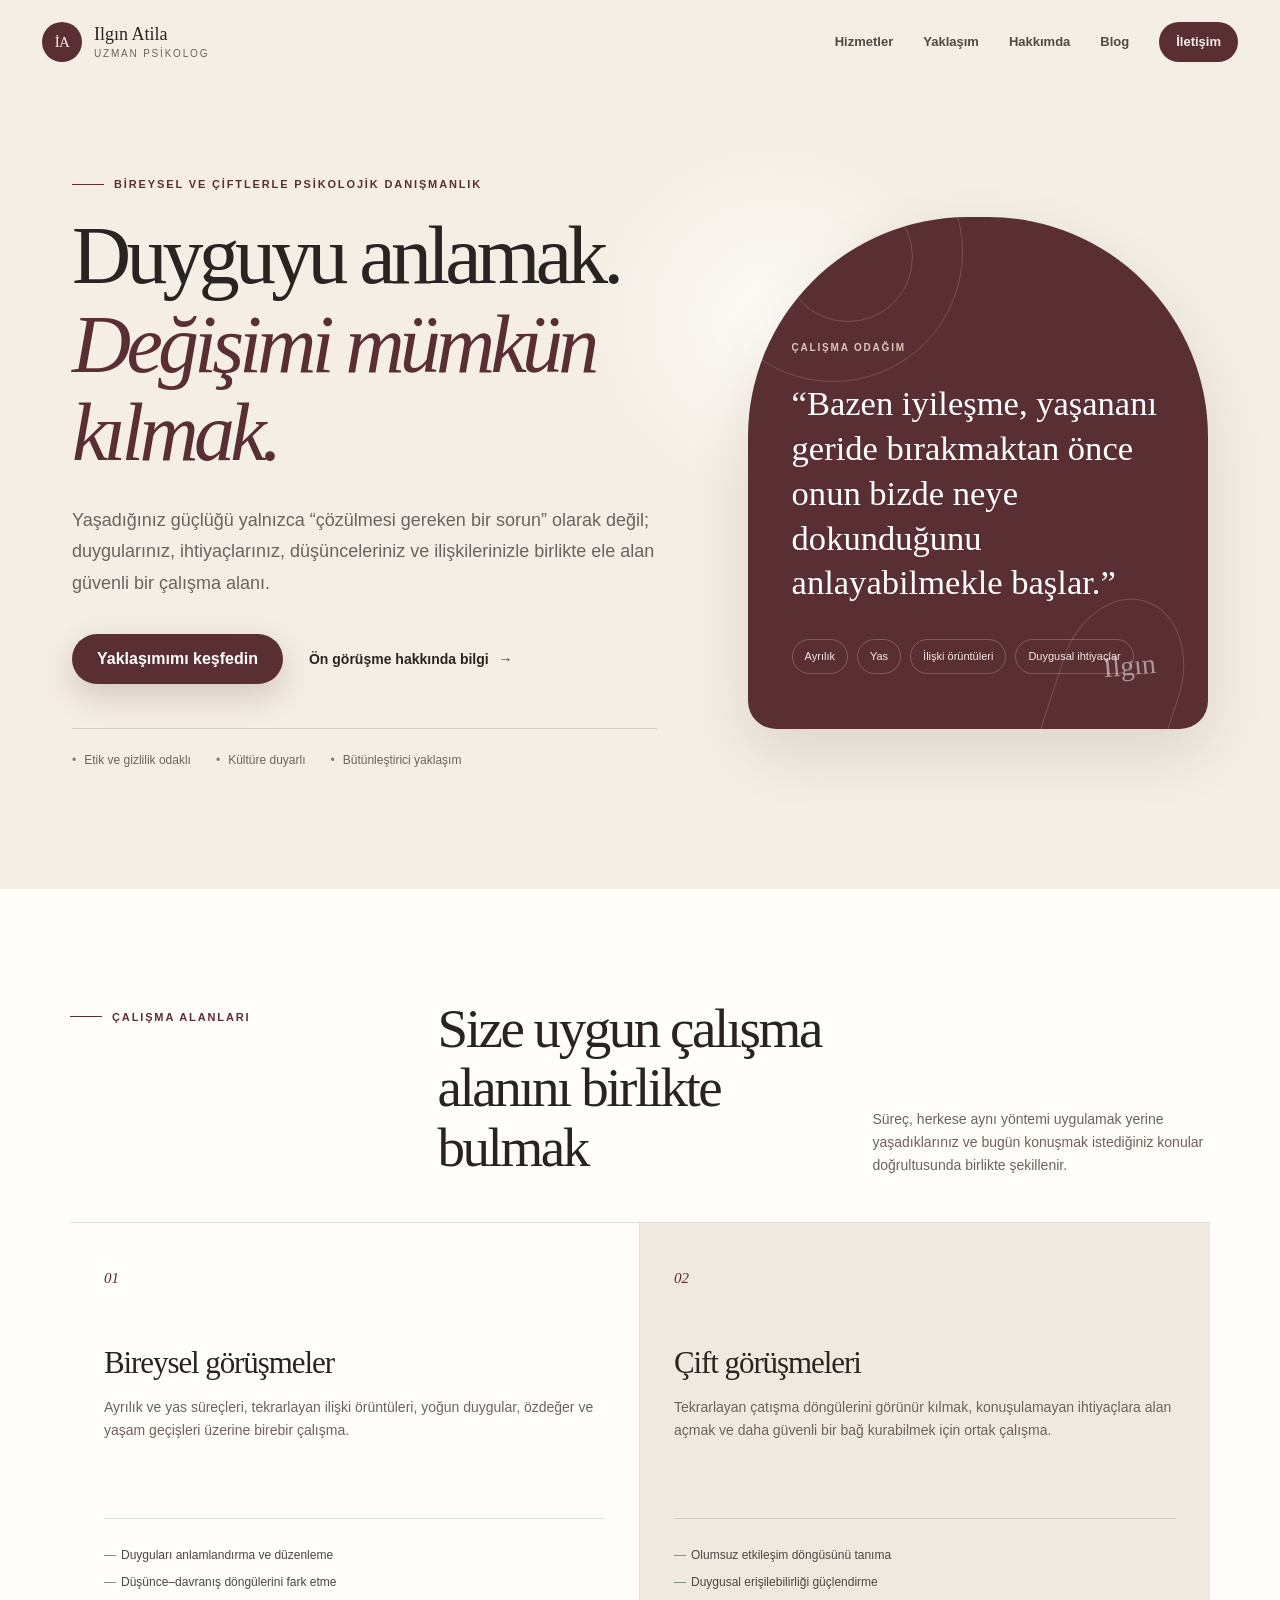
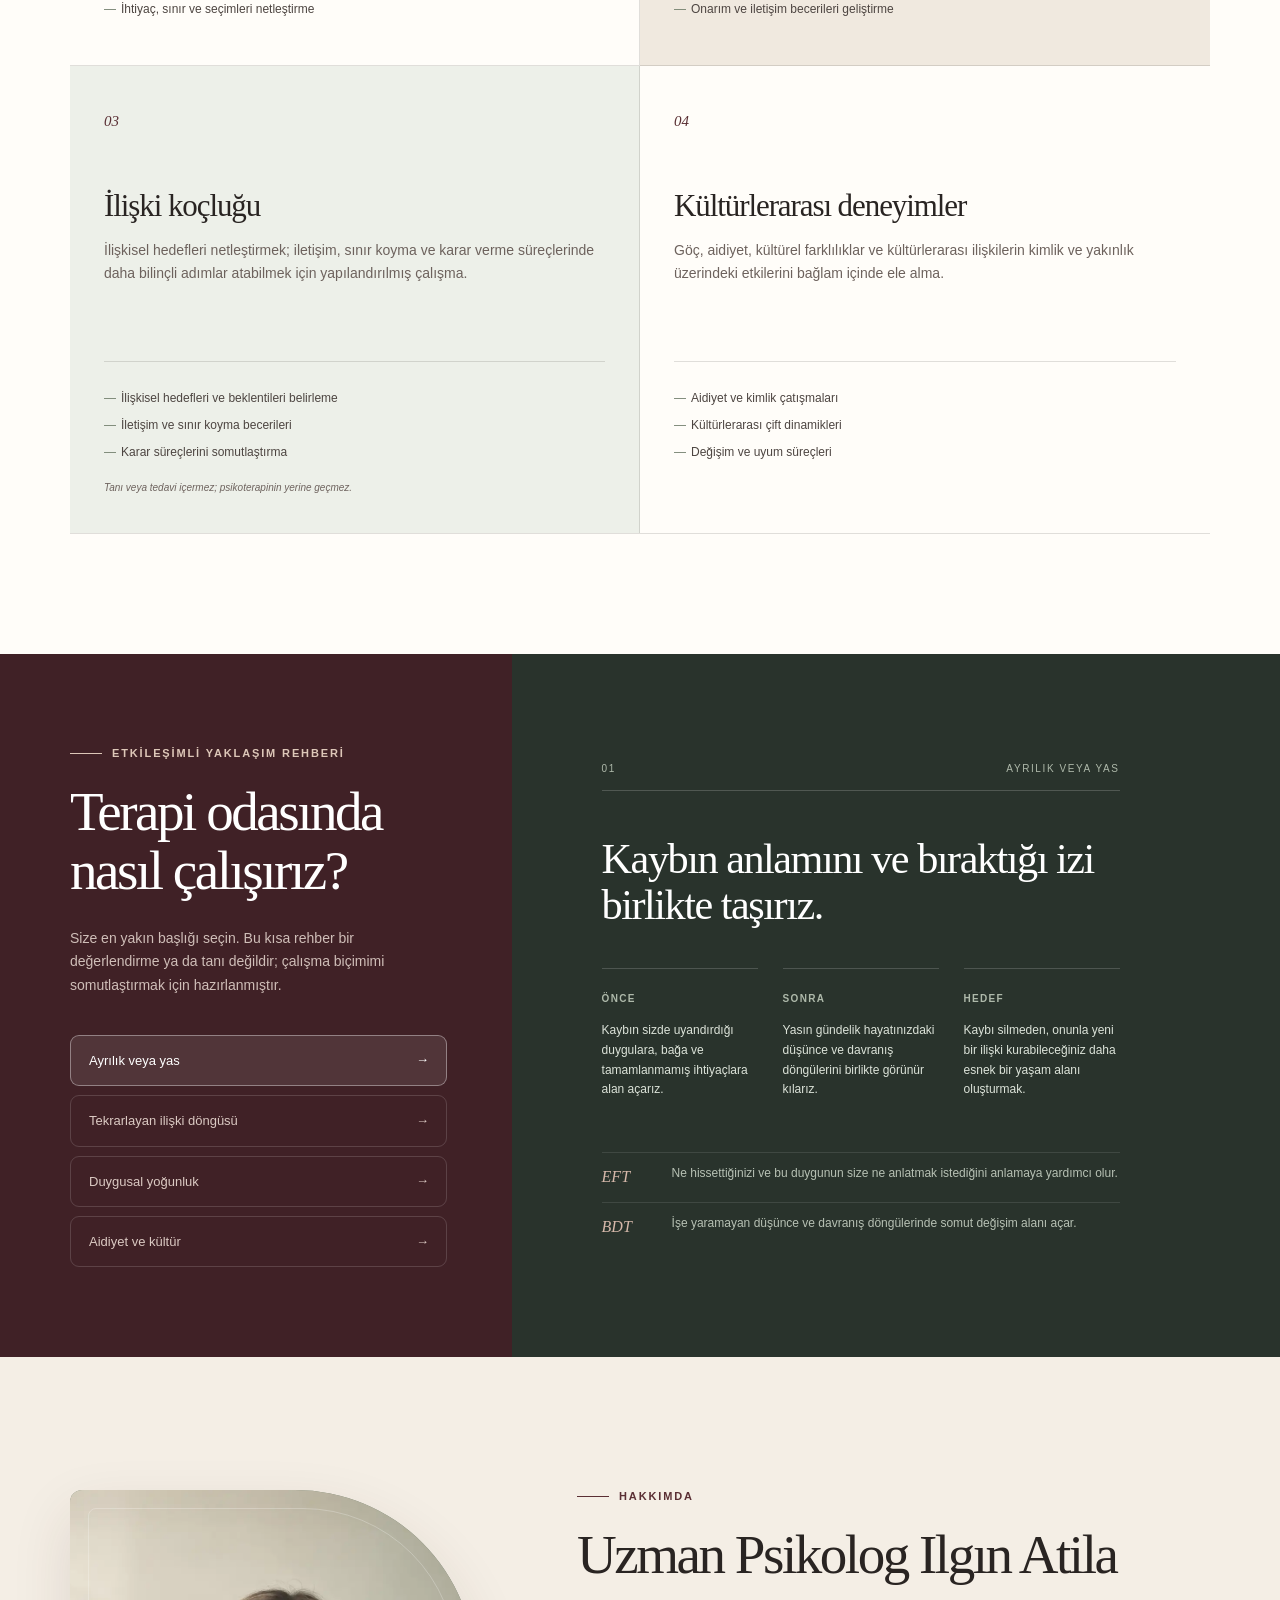
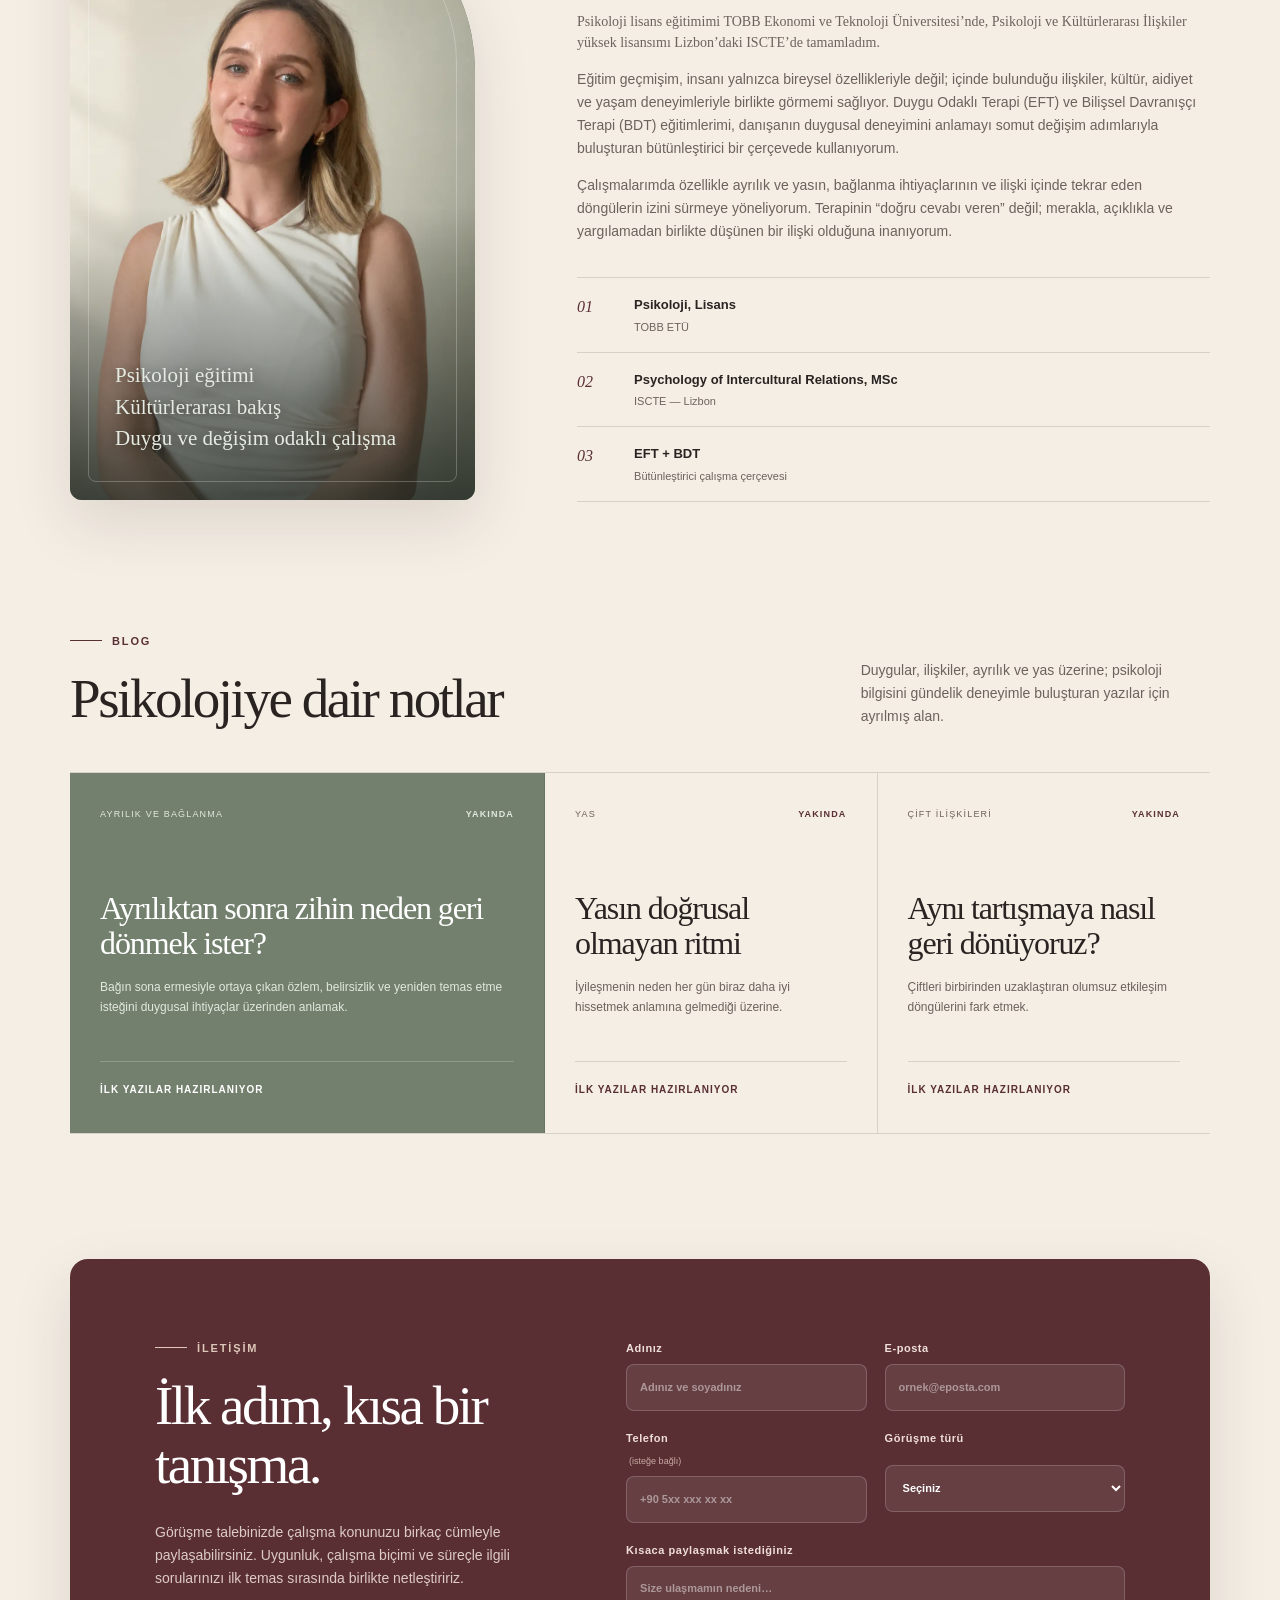
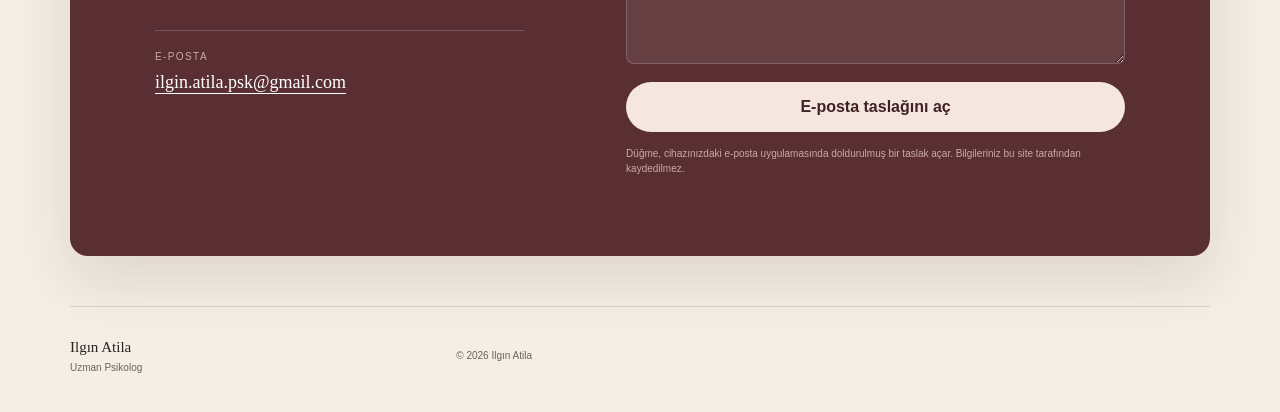
==== commit c4d00b4f: "Remove emergency disclaimer" ====
--- a/index.html
+++ b/index.html
@@ -341,10 +341,6 @@
             <strong>Ilgın Atila</strong>
             <span>Uzman Psikolog</span>
           </div>
-          <p>
-            Bu site bilgilendirme amaçlıdır ve acil destek hizmeti sunmaz. Acil durumlarda
-            112’yi arayın.
-          </p>
           <span>© <span id="year"></span> Ilgın Atila</span>
         </footer>
       </section>
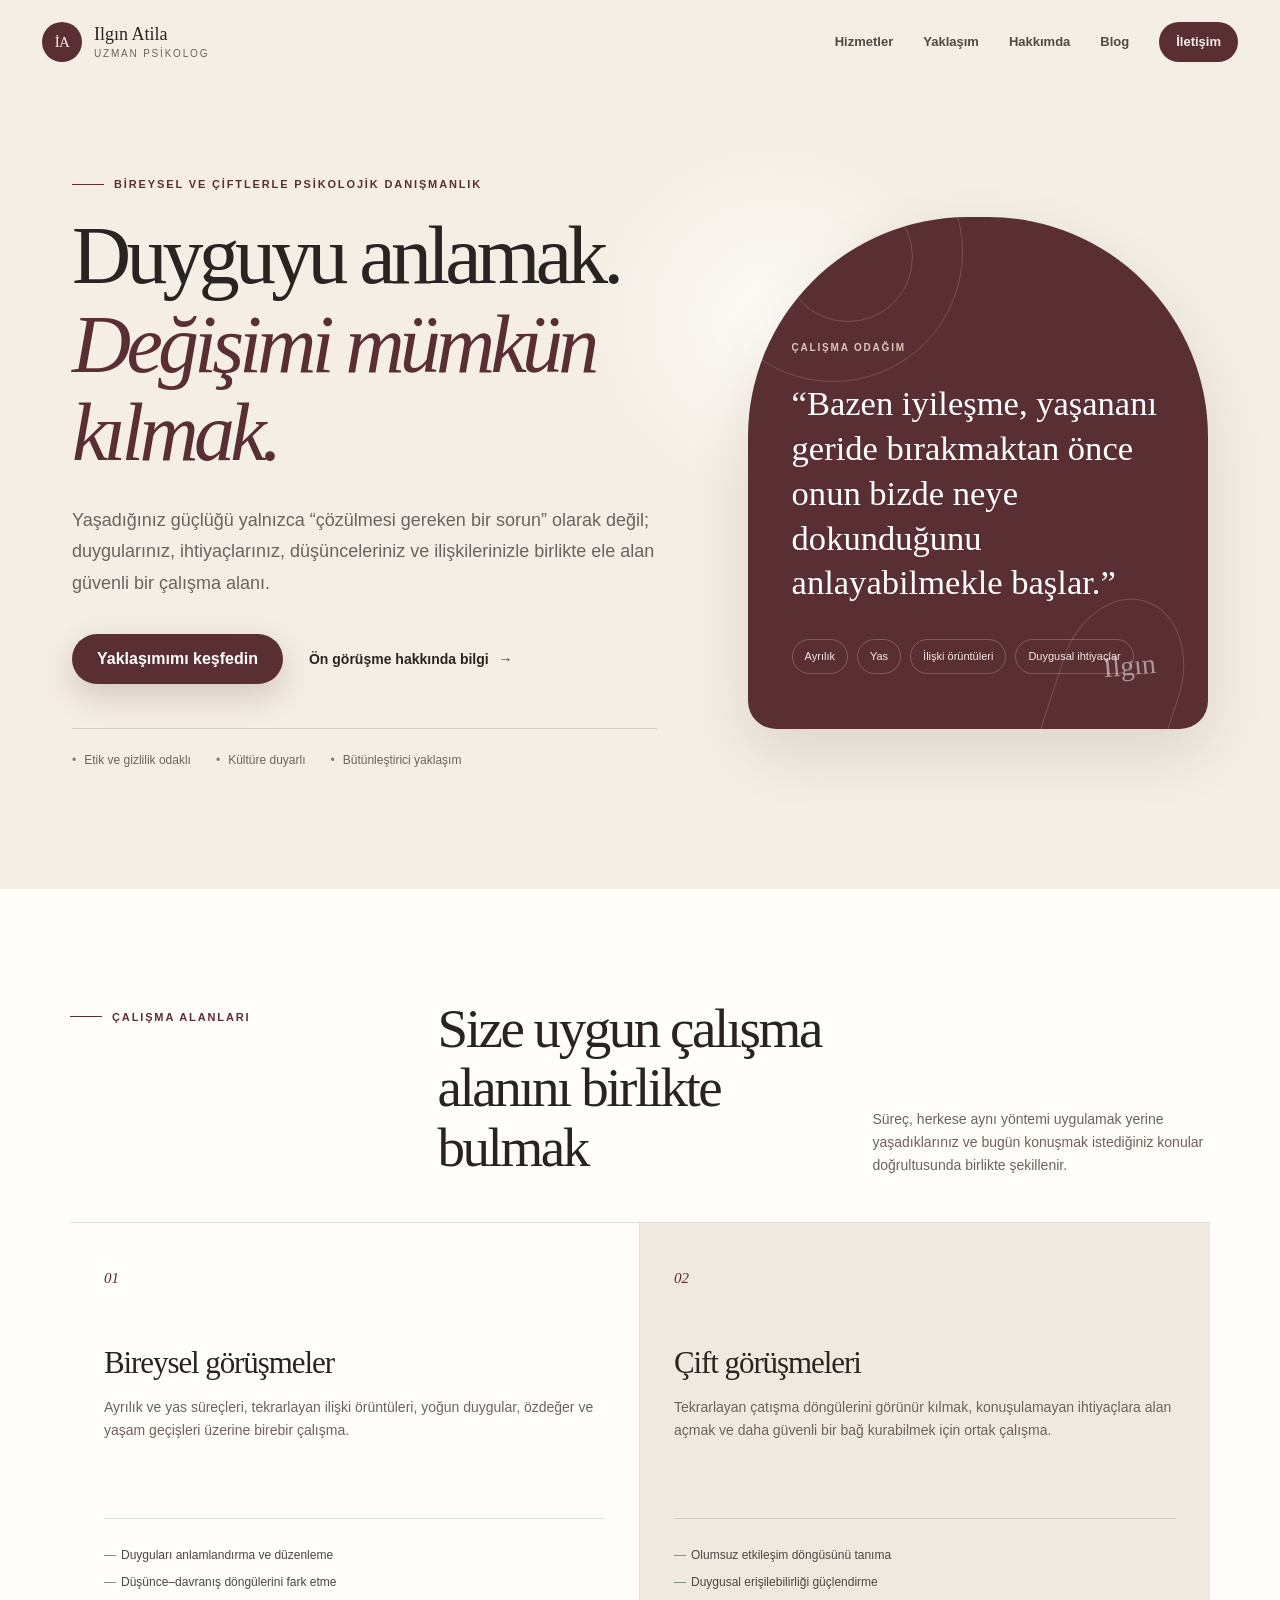
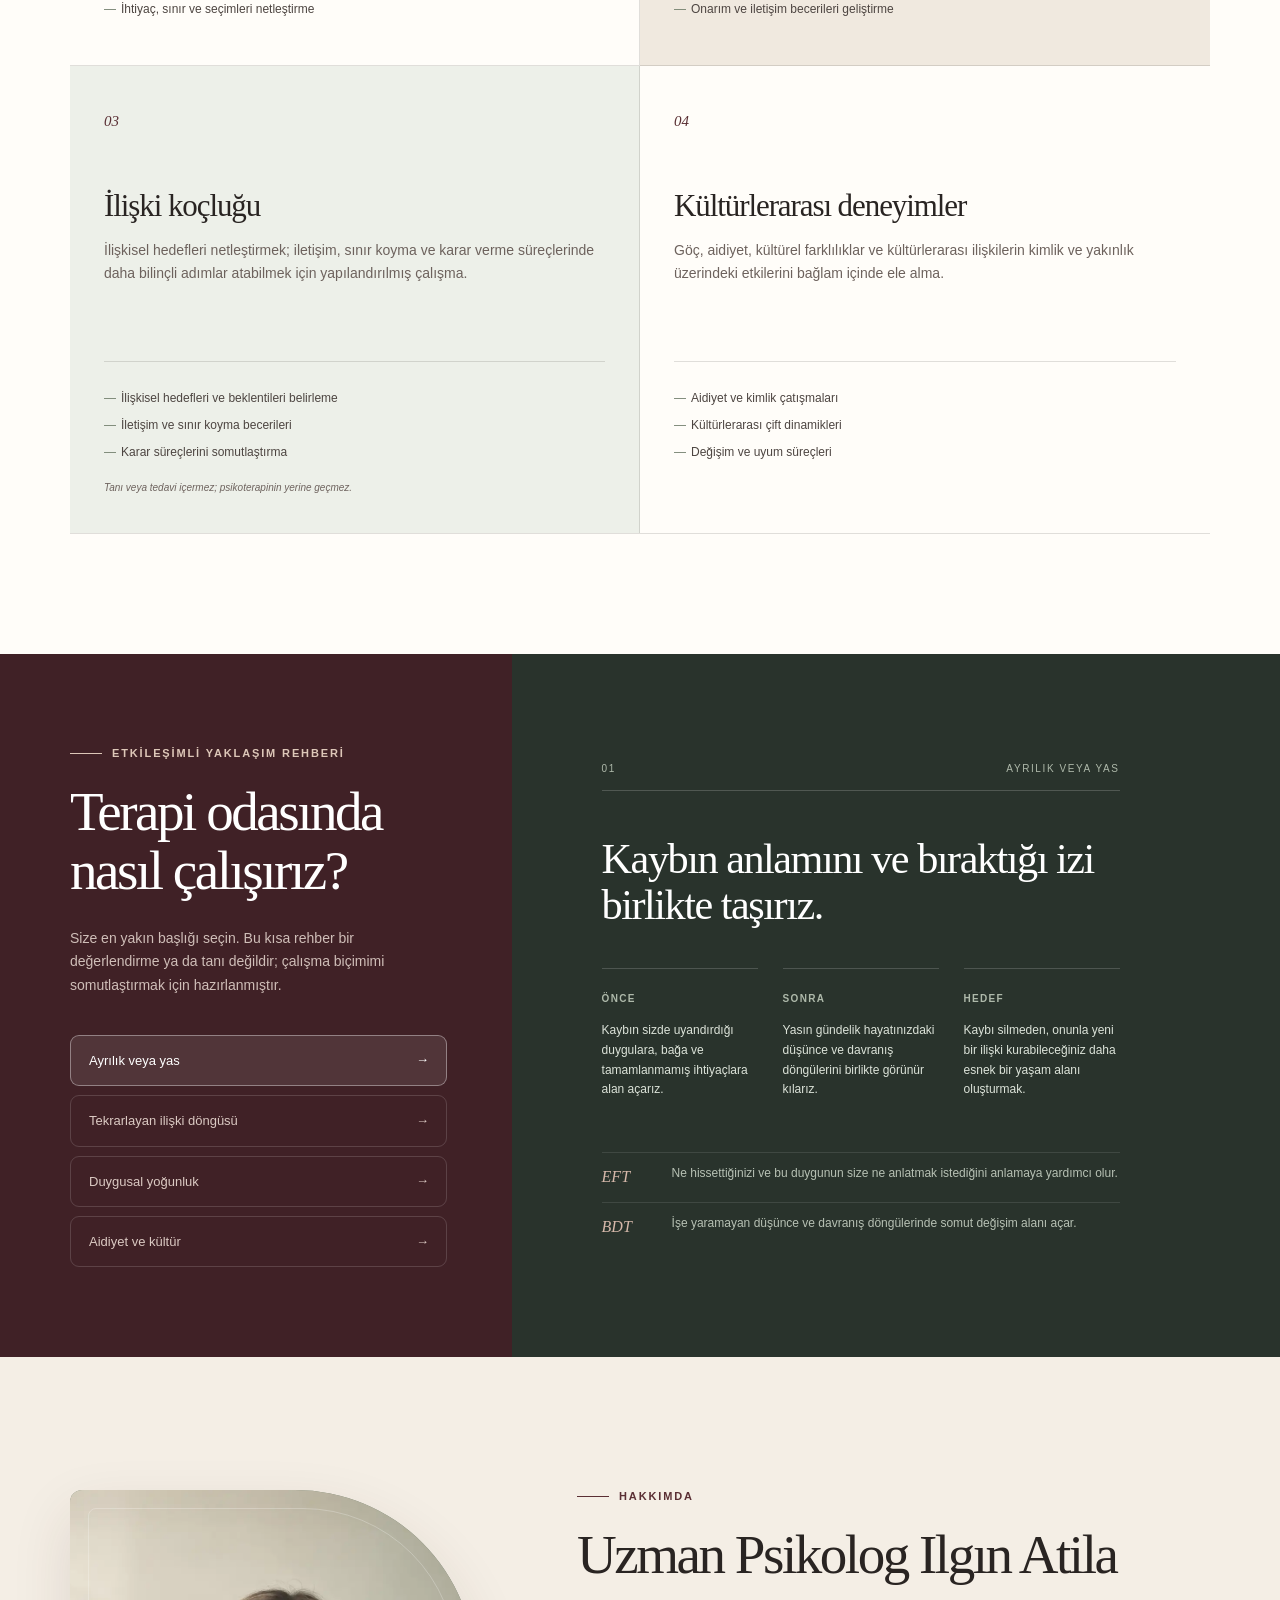
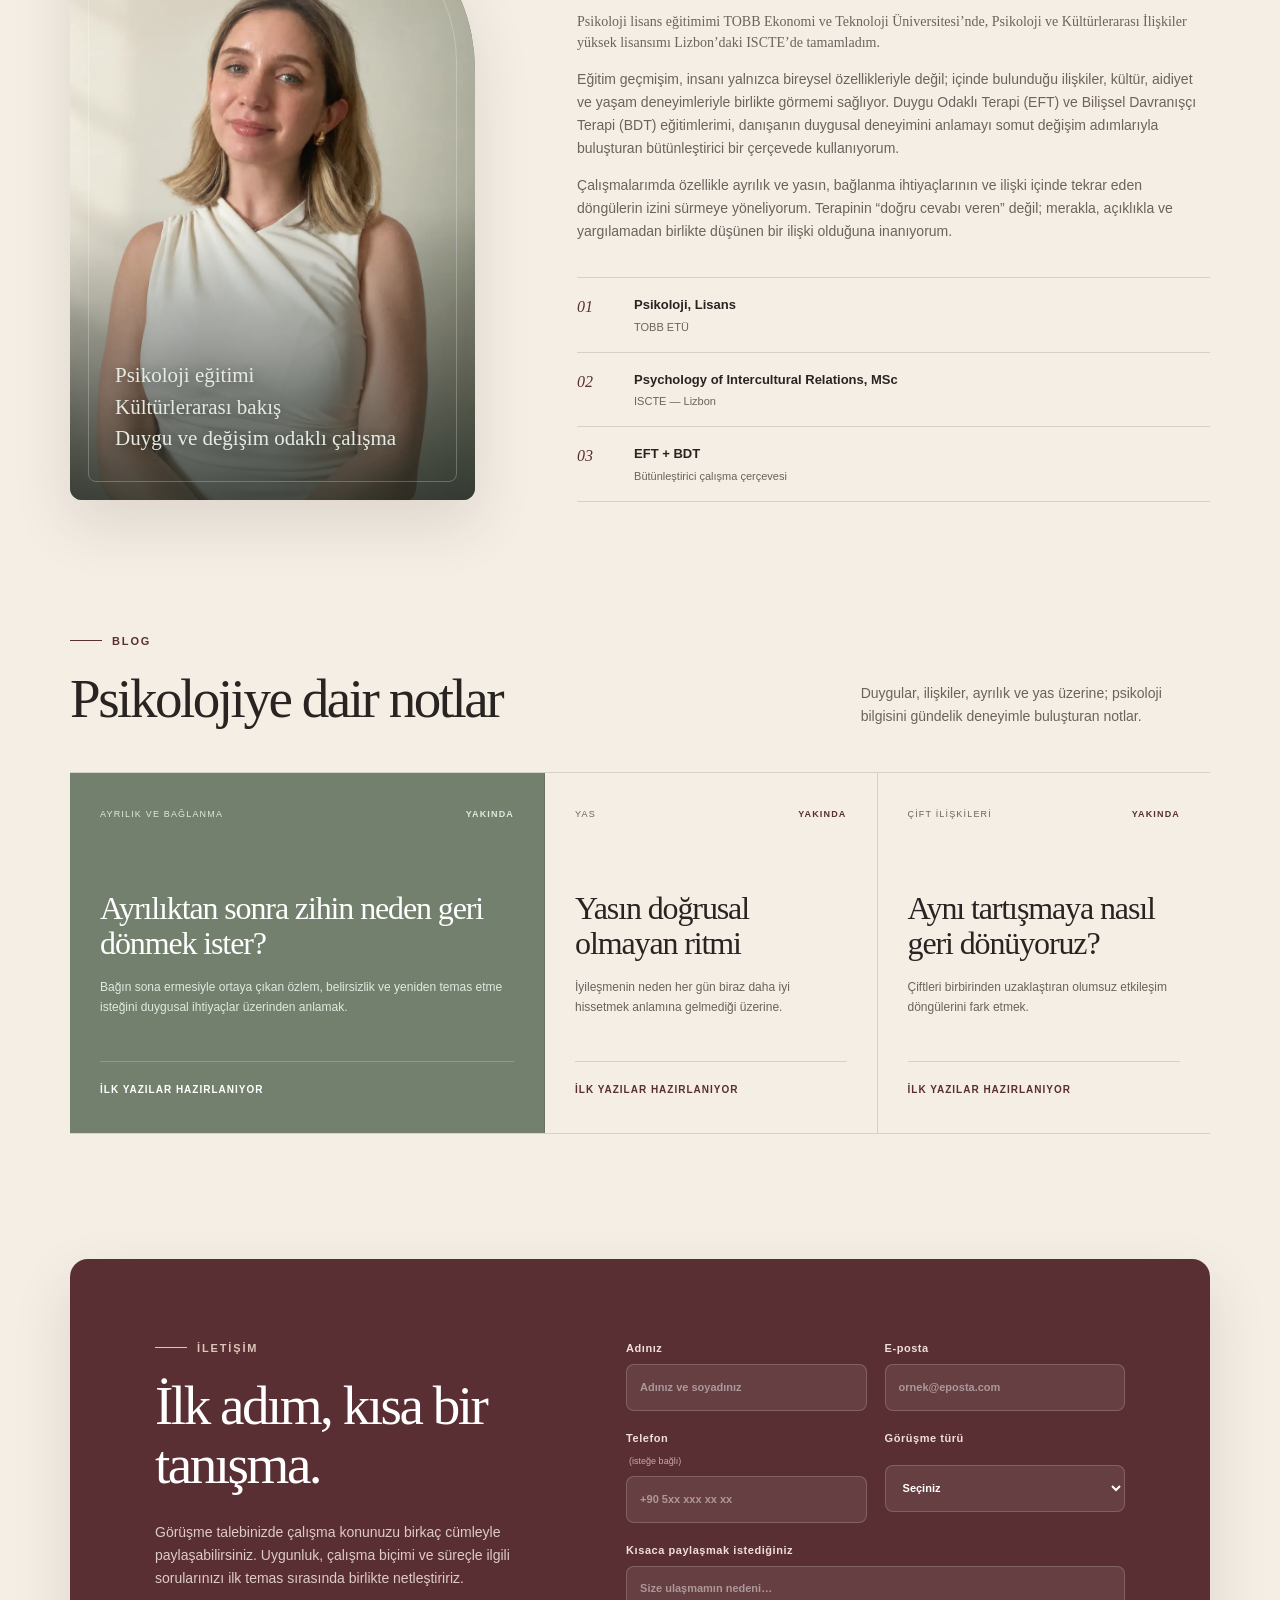
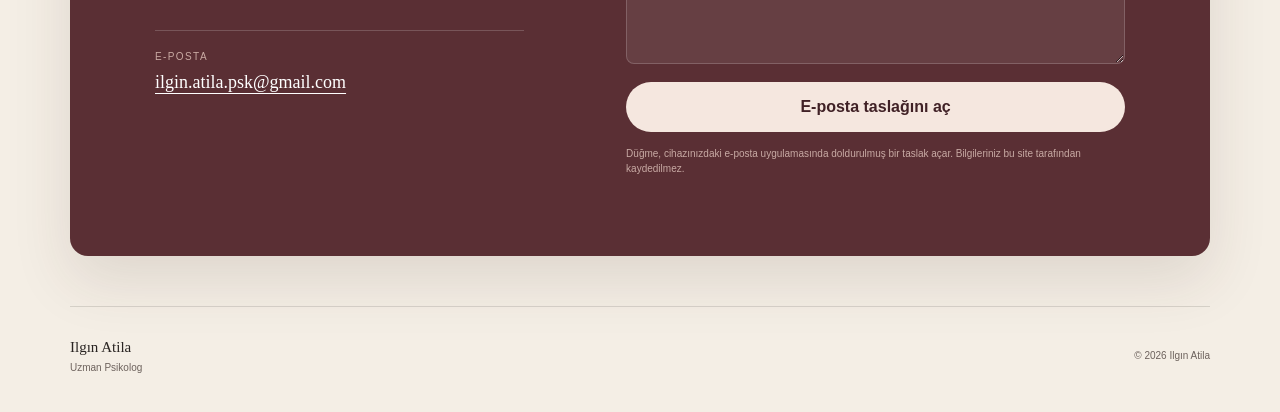
==== commit 48977319: "Refine blog introduction" ====
--- a/index.html
+++ b/index.html
@@ -255,7 +255,7 @@
             </div>
             <p>
               Duygular, ilişkiler, ayrılık ve yas üzerine; psikoloji bilgisini gündelik
-              deneyimle buluşturan yazılar için ayrılmış alan.
+              deneyimle buluşturan notlar.
             </p>
           </div>
 
--- a/styles.css
+++ b/styles.css
@@ -999,7 +999,7 @@
 
 footer {
   display: grid;
-  grid-template-columns: 0.65fr 1.35fr auto;
+  grid-template-columns: 1fr auto;
   gap: 45px;
   align-items: center;
   margin-top: 50px;
@@ -1019,10 +1019,6 @@
   font-family: var(--serif);
   font-size: 15px;
   font-weight: 500;
-}
-
-footer p {
-  margin: 0;
 }
 
 .toast {
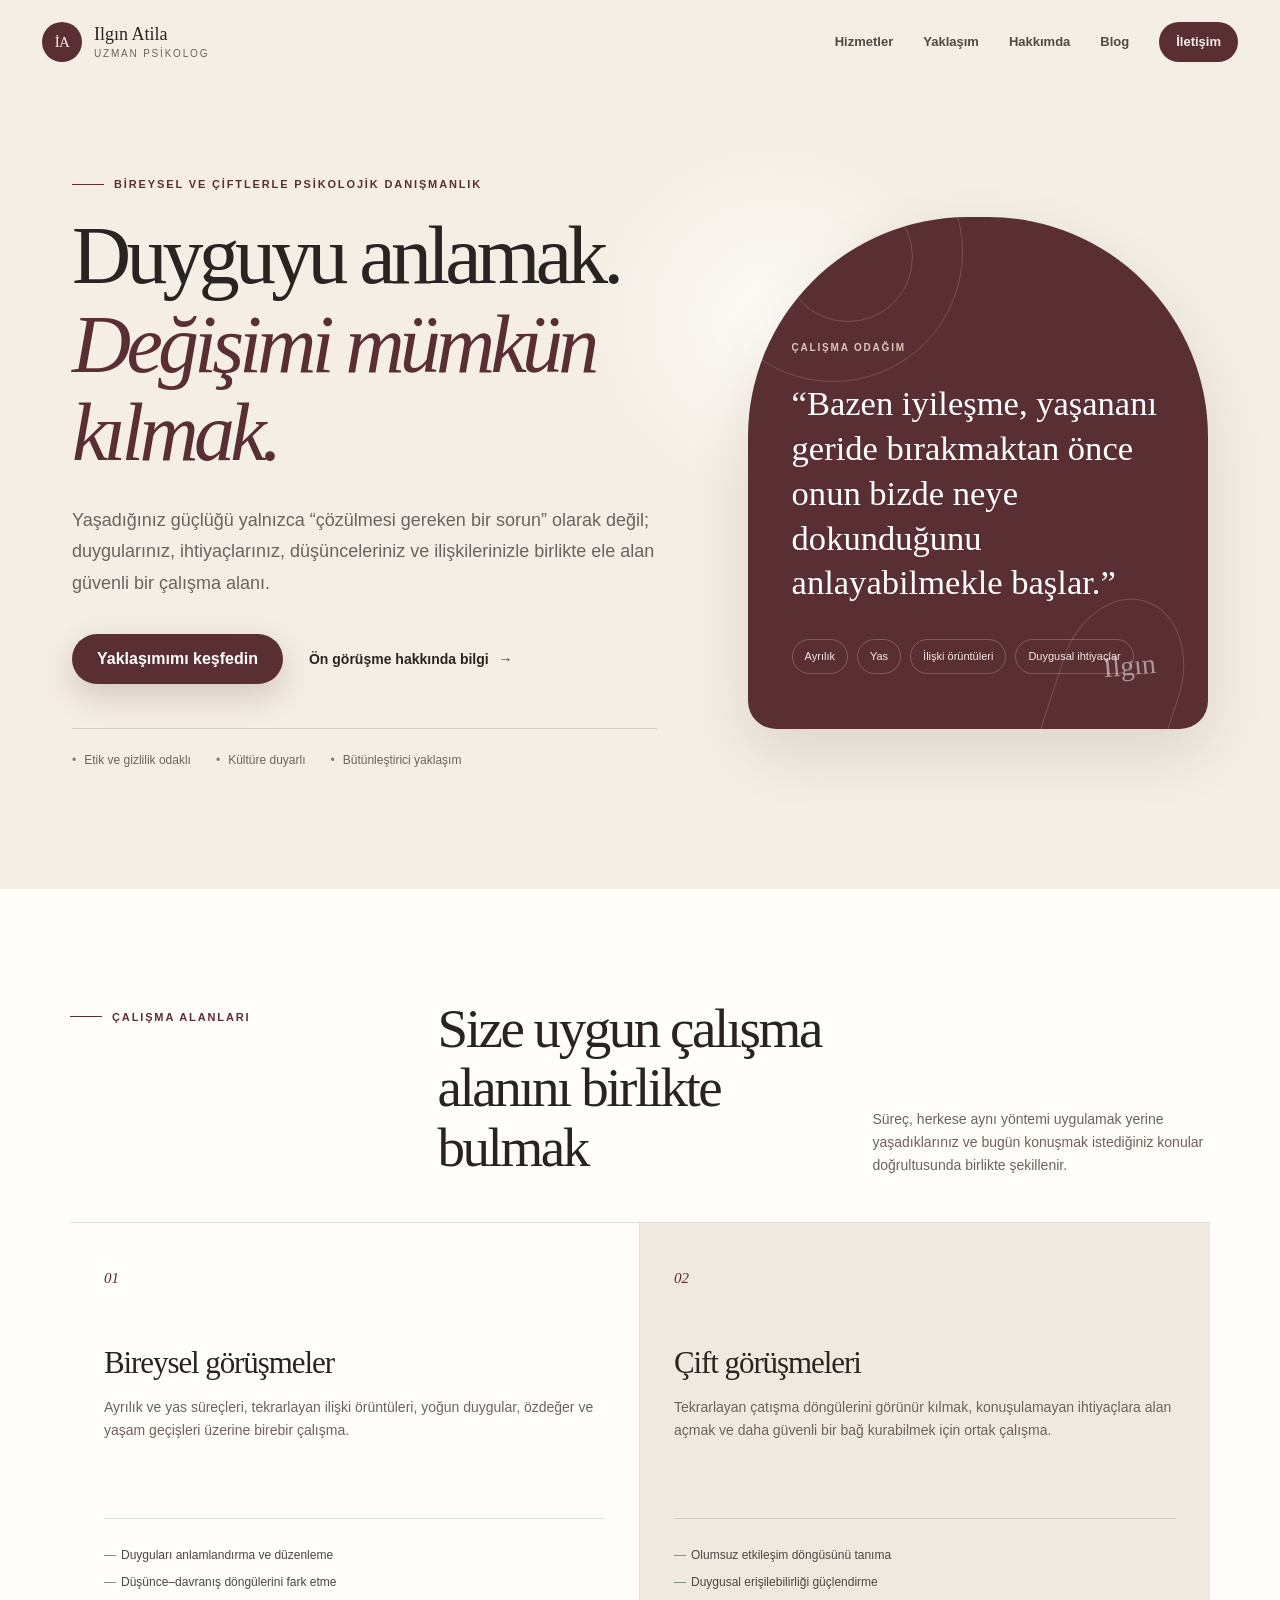
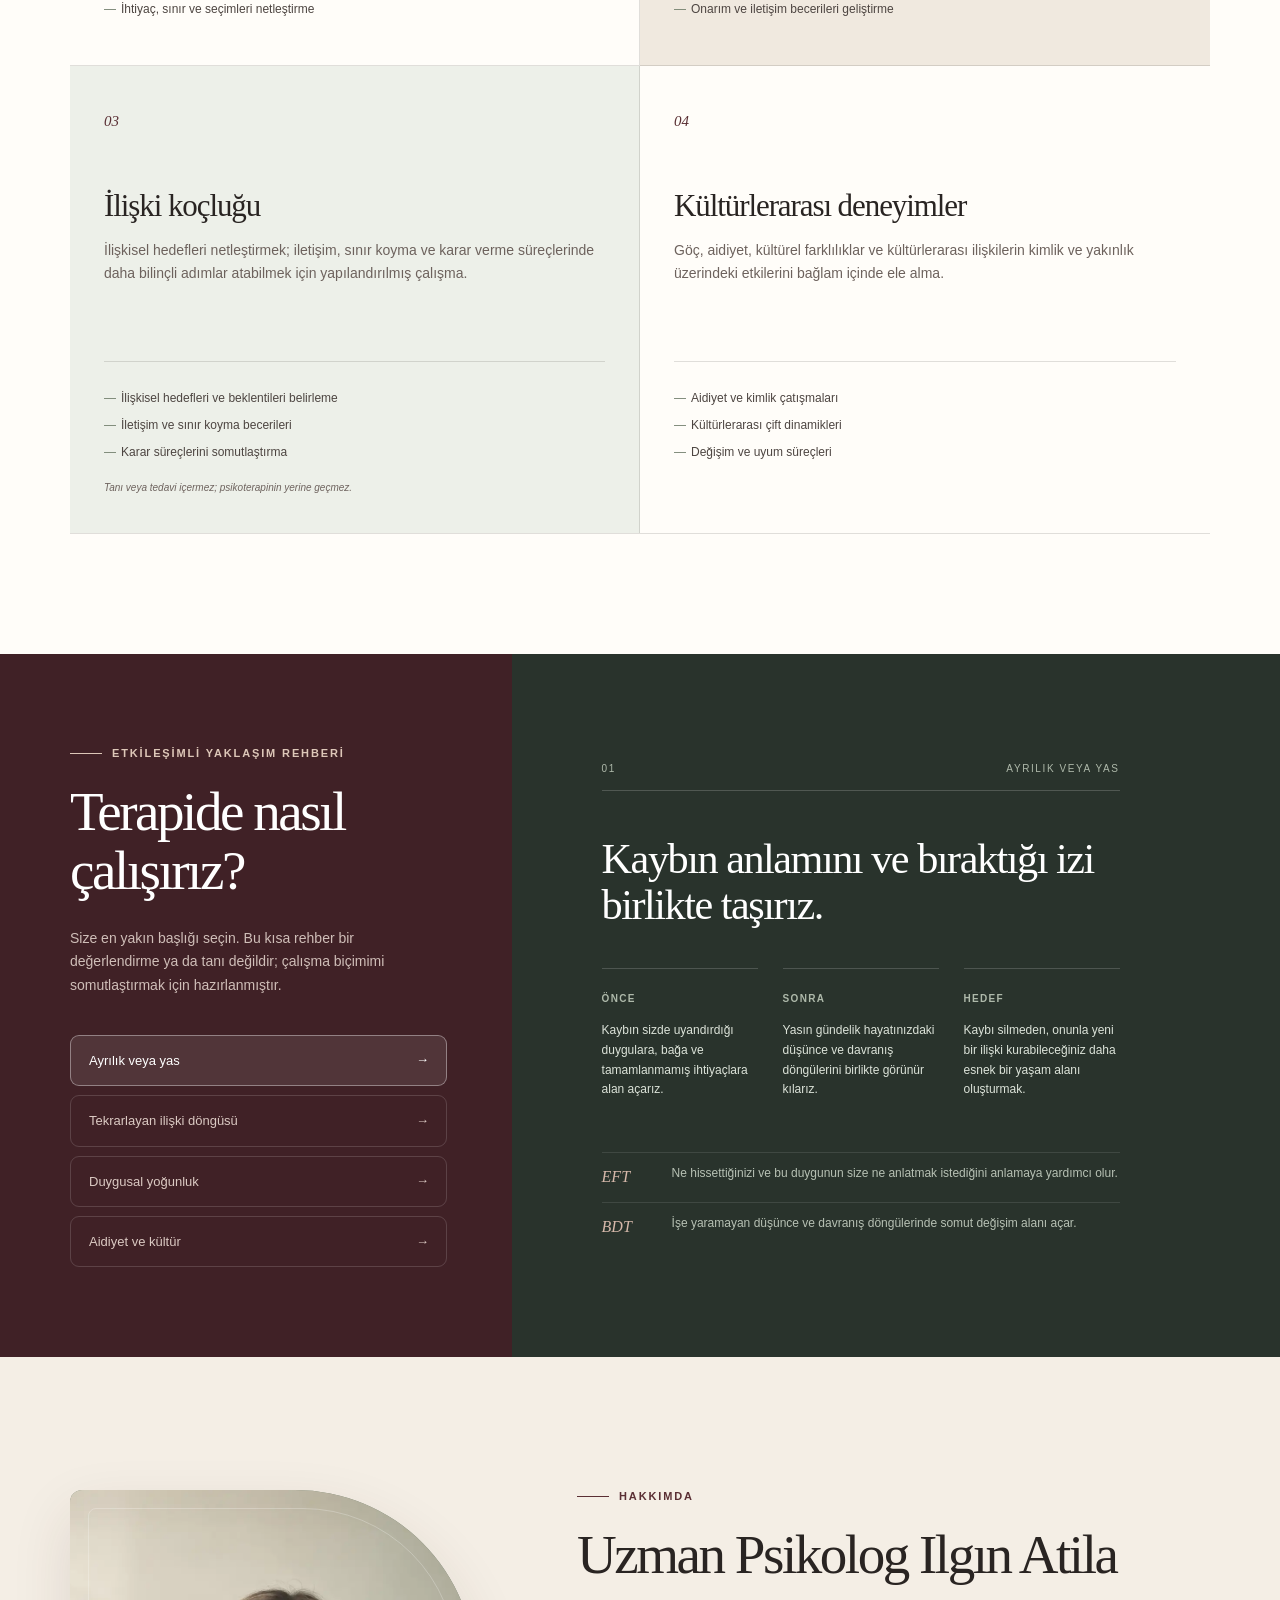
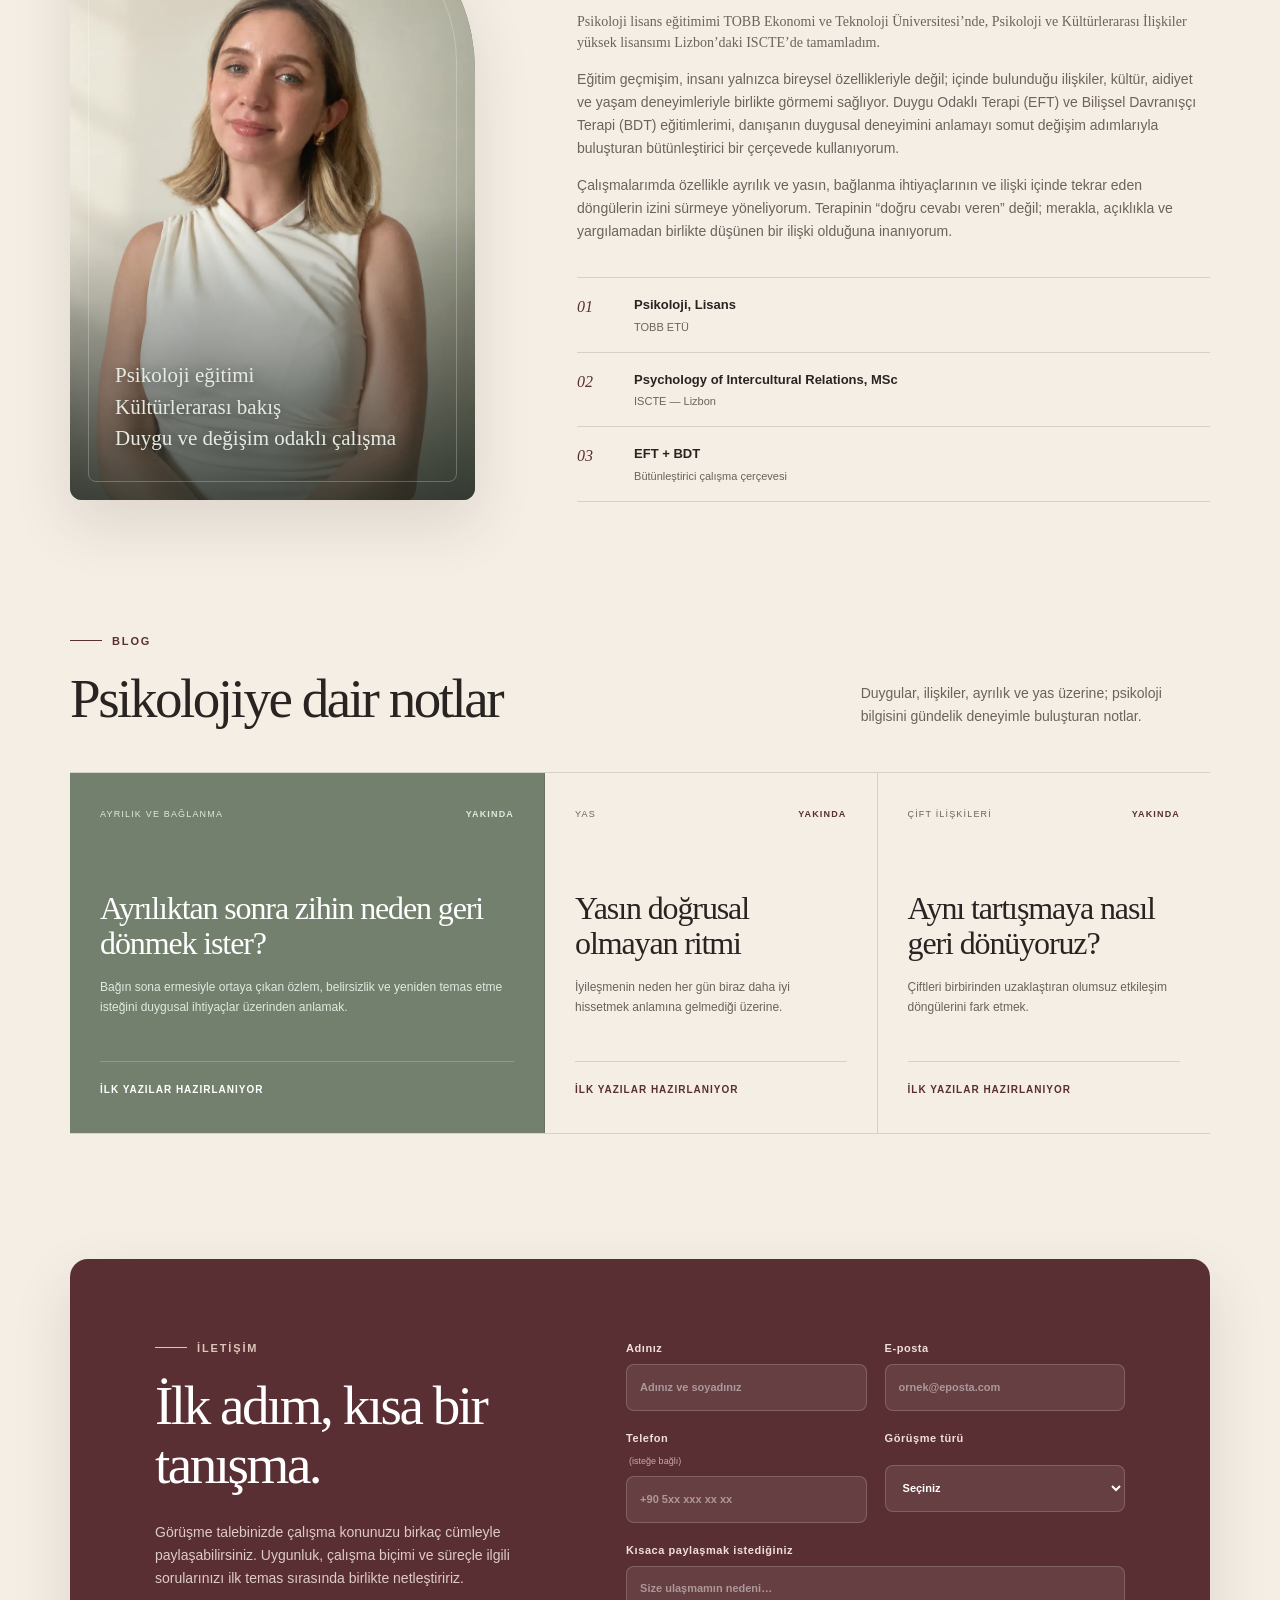
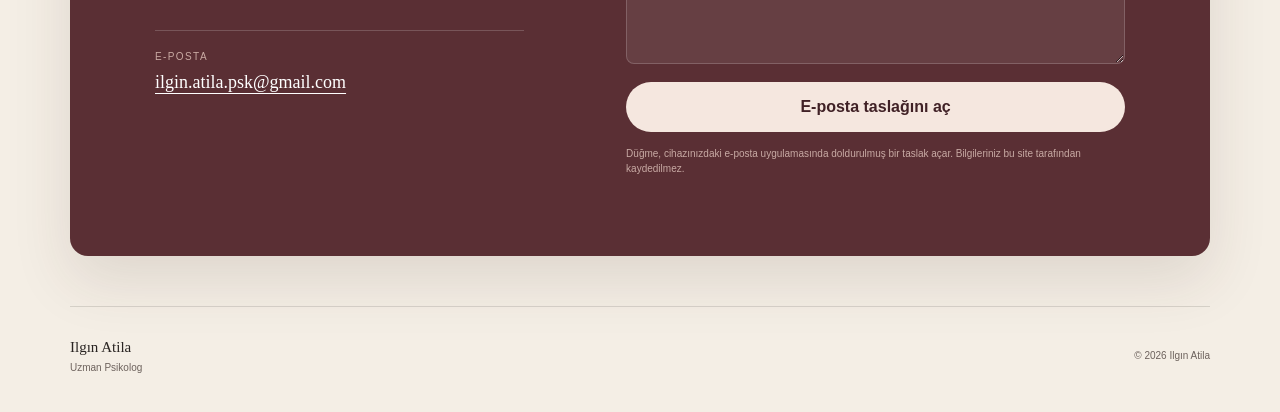
==== commit da7bc003: "Shorten therapy approach heading" ====
--- a/index.html
+++ b/index.html
@@ -144,7 +144,7 @@
         <div class="approach-explorer reveal" id="yaklasim">
           <div class="explorer-intro">
             <p class="eyebrow eyebrow-light"><span></span> Etkileşimli yaklaşım rehberi</p>
-            <h2>Terapi odasında nasıl çalışırız?</h2>
+            <h2>Terapide nasıl çalışırız?</h2>
             <p>
               Size en yakın başlığı seçin. Bu kısa rehber bir değerlendirme ya da tanı
               değildir; çalışma biçimimi somutlaştırmak için hazırlanmıştır.
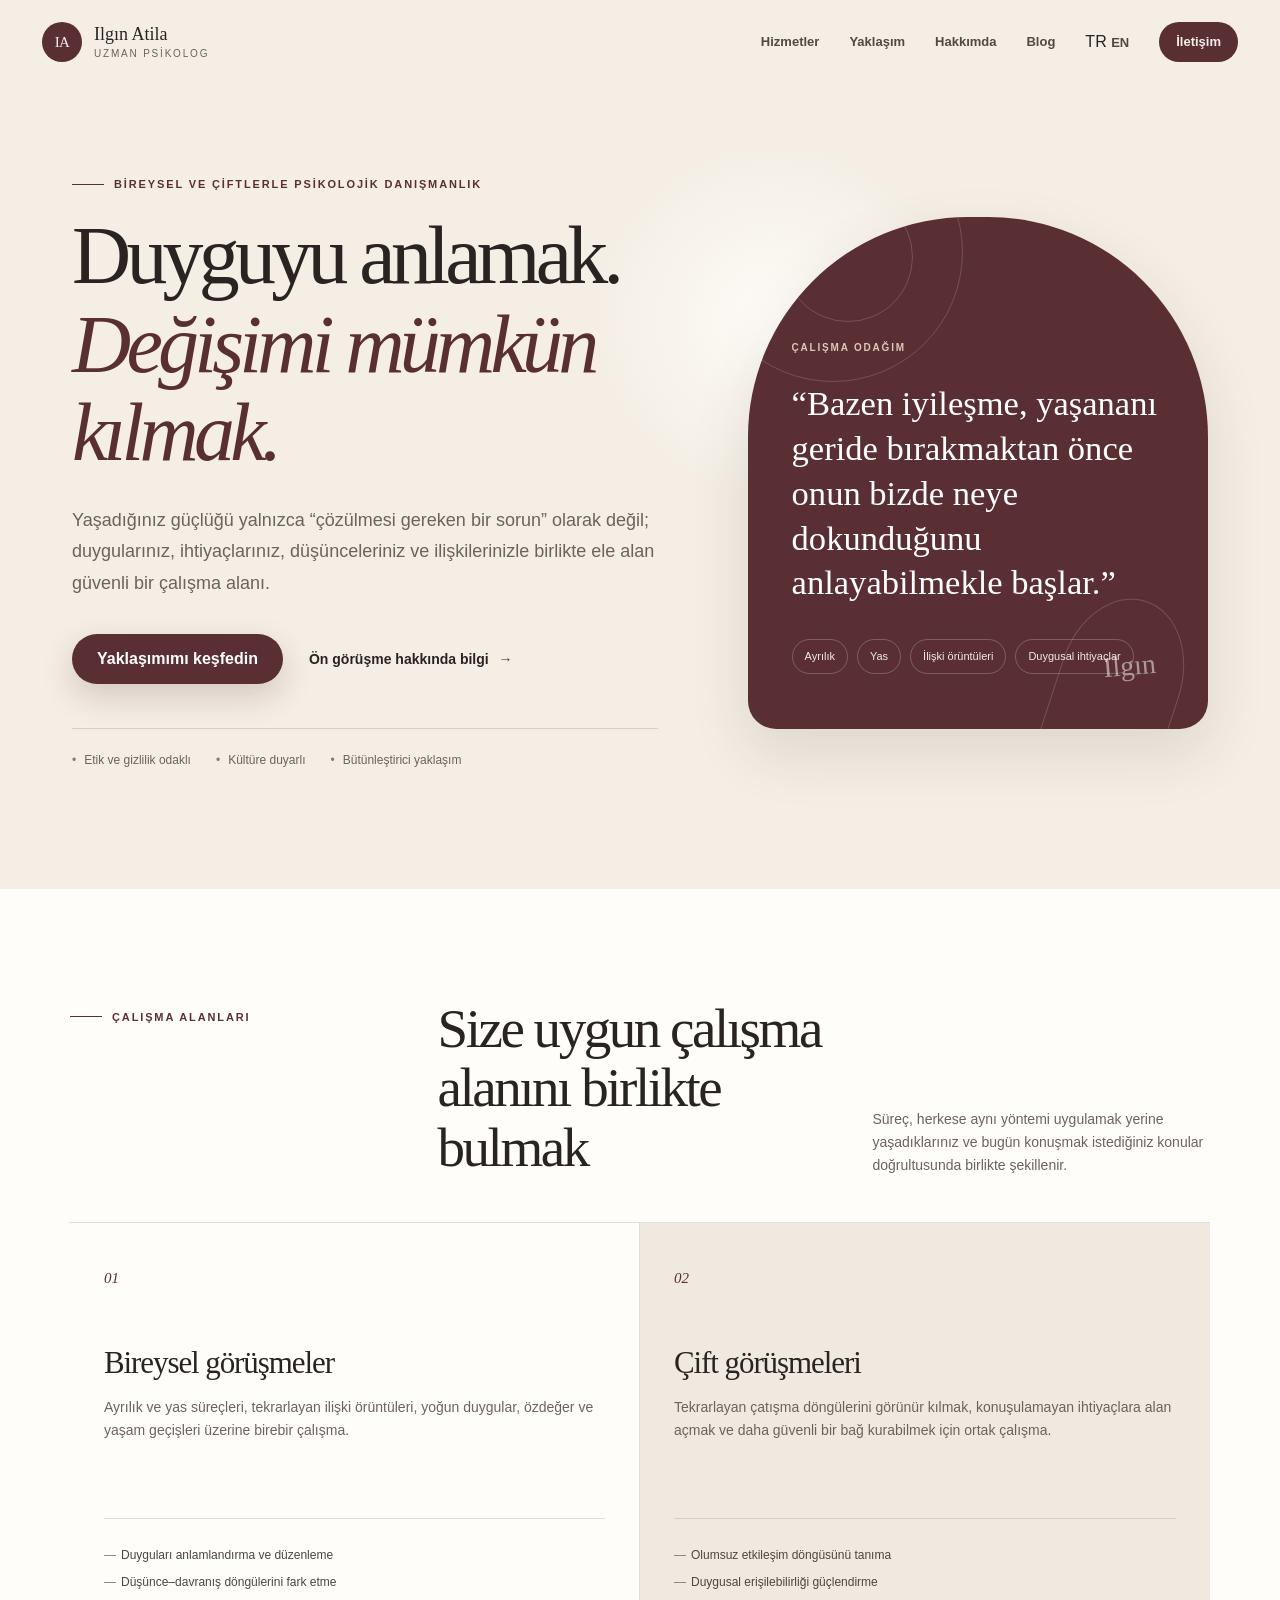
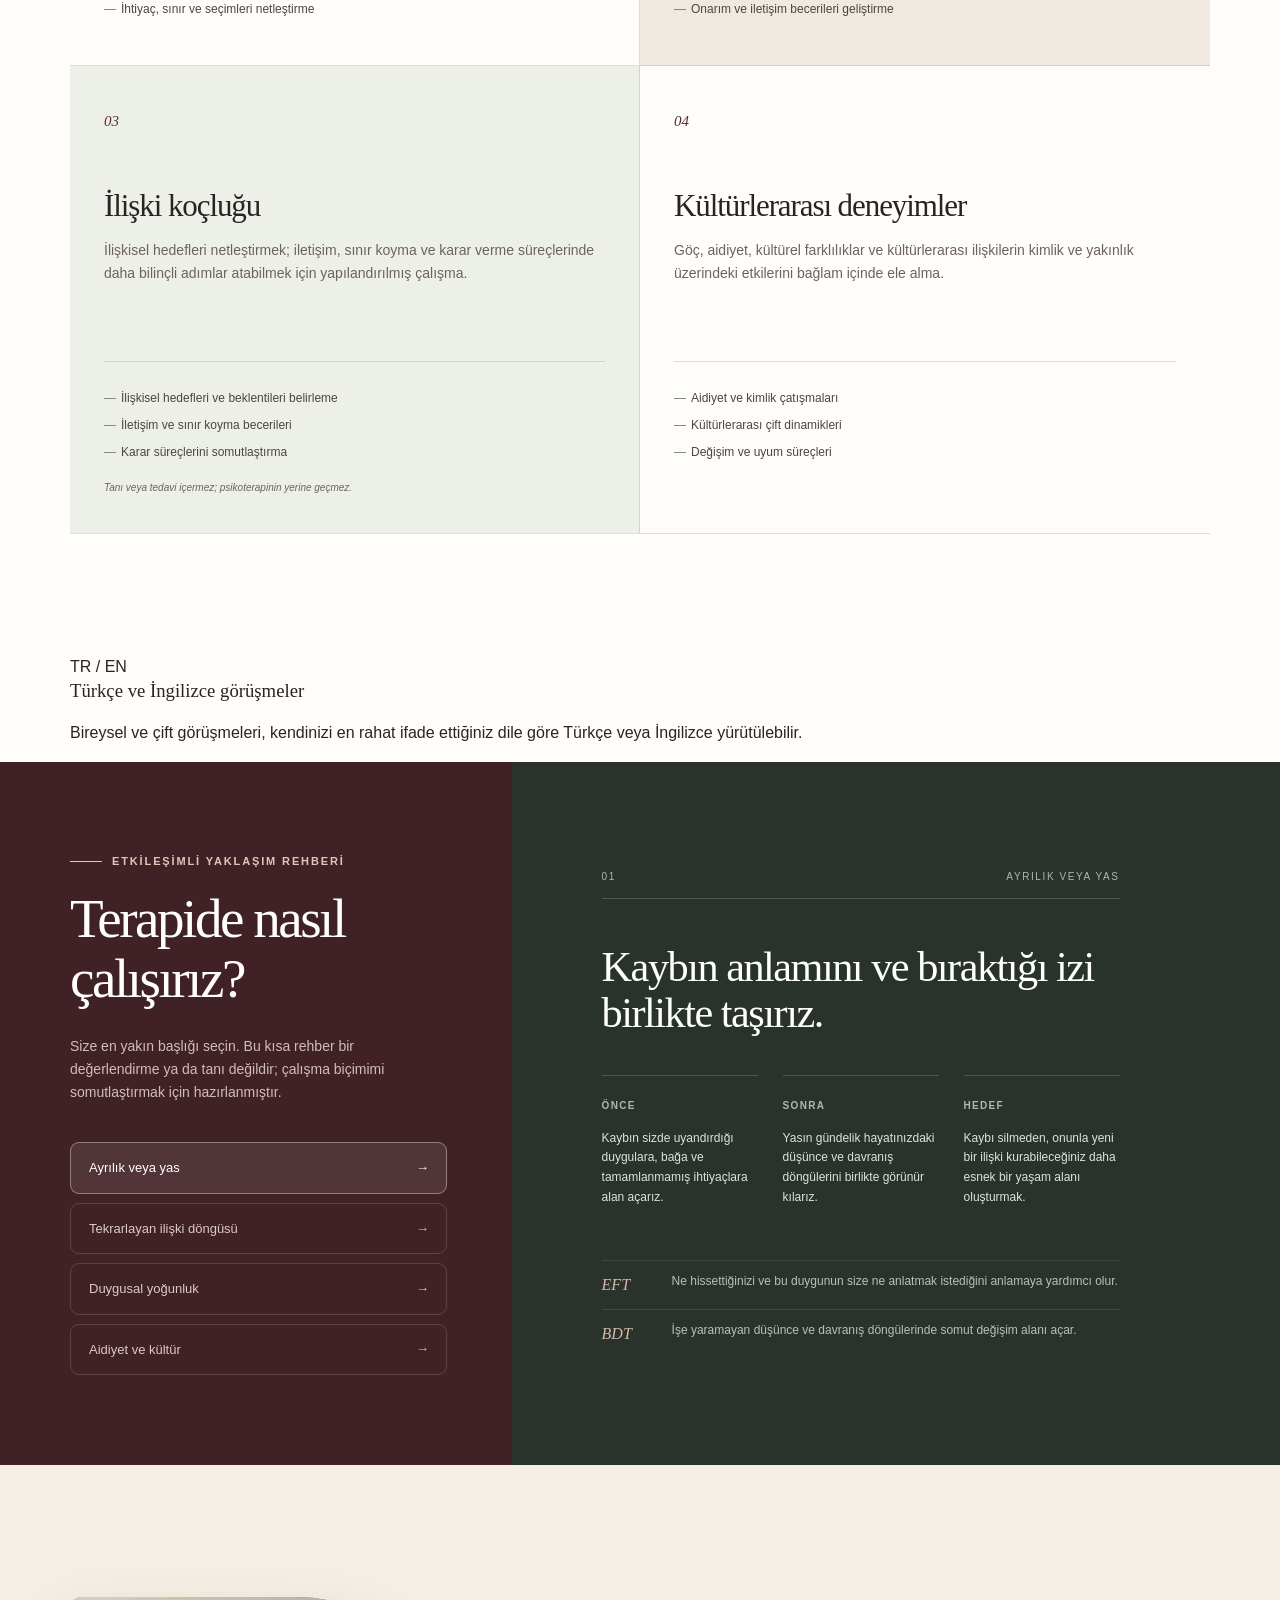
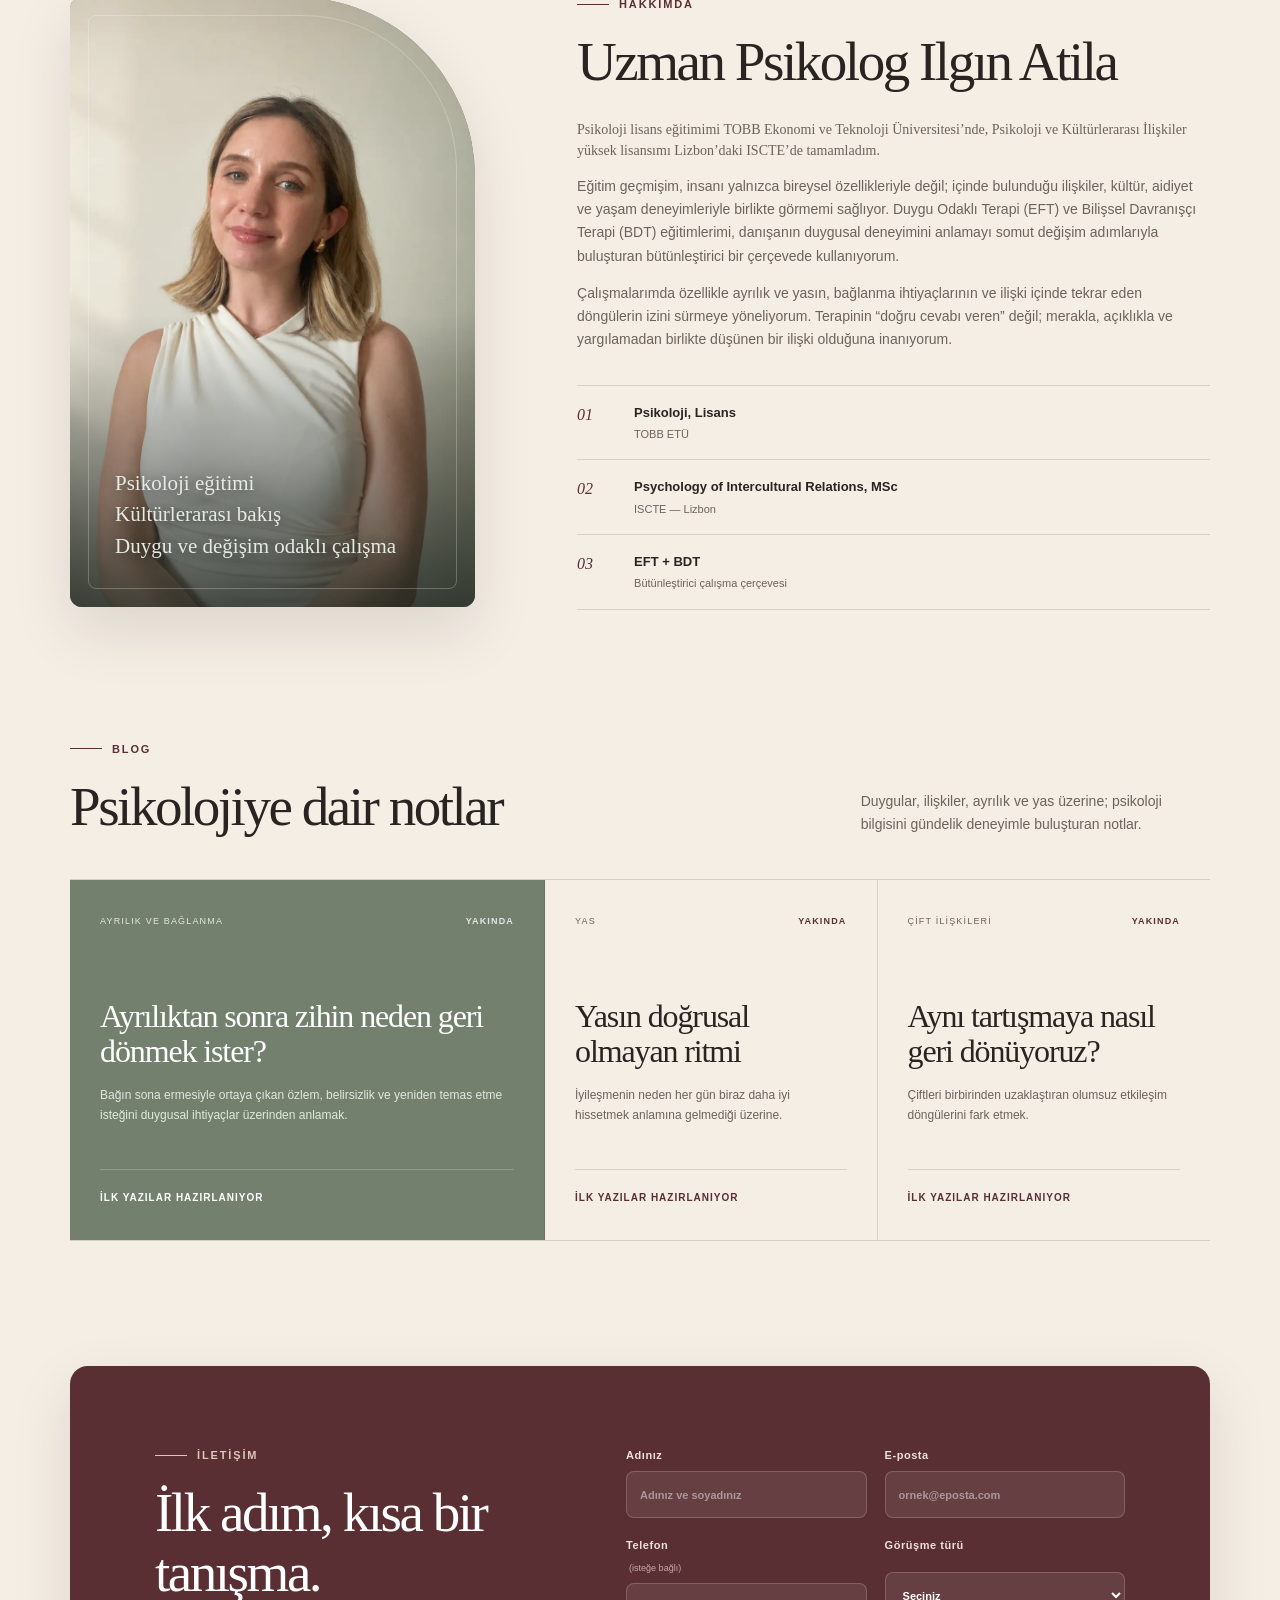
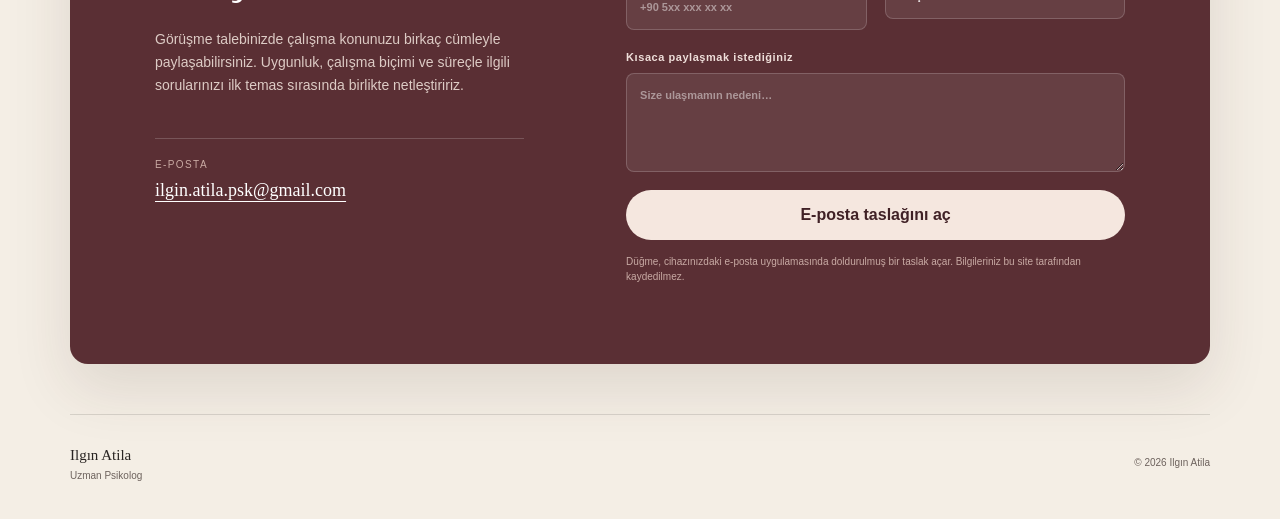
==== commit 134a3911: "Add language switch and bilingual session details" ====
--- a/index.html
+++ b/index.html
@@ -10,6 +10,8 @@
     />
     <meta name="theme-color" content="#f4eee5" />
     <title>Uzman Psikolog Ilgın Atila | Psikolojik Danışmanlık</title>
+    <link rel="alternate" hreflang="tr" href="https://atilaailgin-hash.github.io/" />
+    <link rel="alternate" hreflang="en" href="https://atilaailgin-hash.github.io/en/" />
     <link rel="stylesheet" href="styles.css" />
   </head>
   <body>
@@ -17,7 +19,7 @@
 
     <header class="site-header" aria-label="Ana menü">
       <a class="brand" href="#top" aria-label="Ilgın Atila ana sayfa">
-        <span class="brand-mark" aria-hidden="true">İA</span>
+        <span class="brand-mark" aria-hidden="true">IA</span>
         <span>
           <strong>Ilgın Atila</strong>
           <small>Uzman Psikolog</small>
@@ -29,6 +31,10 @@
         <a href="#yaklasim">Yaklaşım</a>
         <a href="#hakkimda">Hakkımda</a>
         <a href="#blog">Blog</a>
+        <div class="language-switch" aria-label="Dil seçimi">
+          <span aria-current="page">TR</span>
+          <a href="en/" lang="en" hreflang="en">EN</a>
+        </div>
         <a class="nav-cta" href="#iletisim">İletişim</a>
       </nav>
     </header>
@@ -139,6 +145,17 @@
               <li>Değişim ve uyum süreçleri</li>
             </ul>
           </article>
+        </div>
+
+        <div class="language-service reveal" aria-label="Görüşme dilleri">
+          <span class="language-service-mark">TR / EN</span>
+          <div>
+            <h3>Türkçe ve İngilizce görüşmeler</h3>
+            <p>
+              Bireysel ve çift görüşmeleri, kendinizi en rahat ifade ettiğiniz dile göre
+              Türkçe veya İngilizce yürütülebilir.
+            </p>
+          </div>
         </div>
 
         <div class="approach-explorer reveal" id="yaklasim">
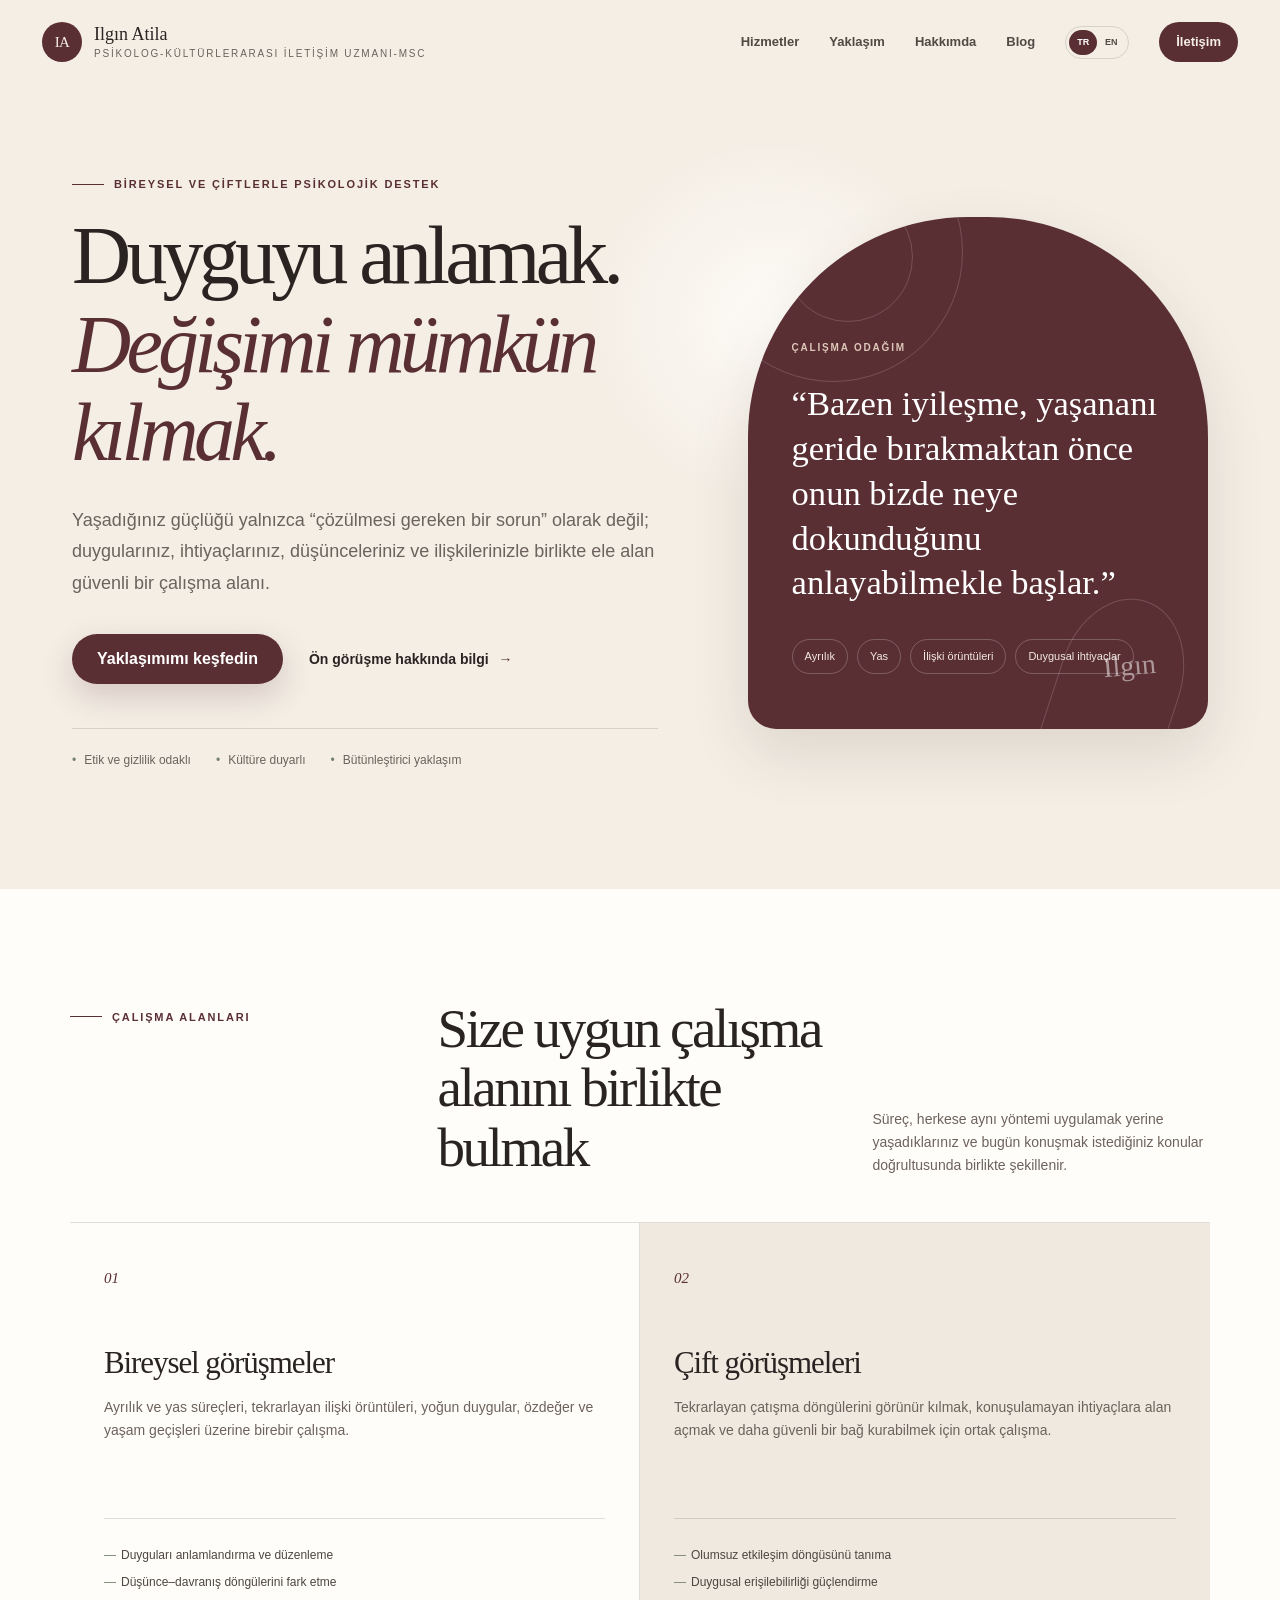
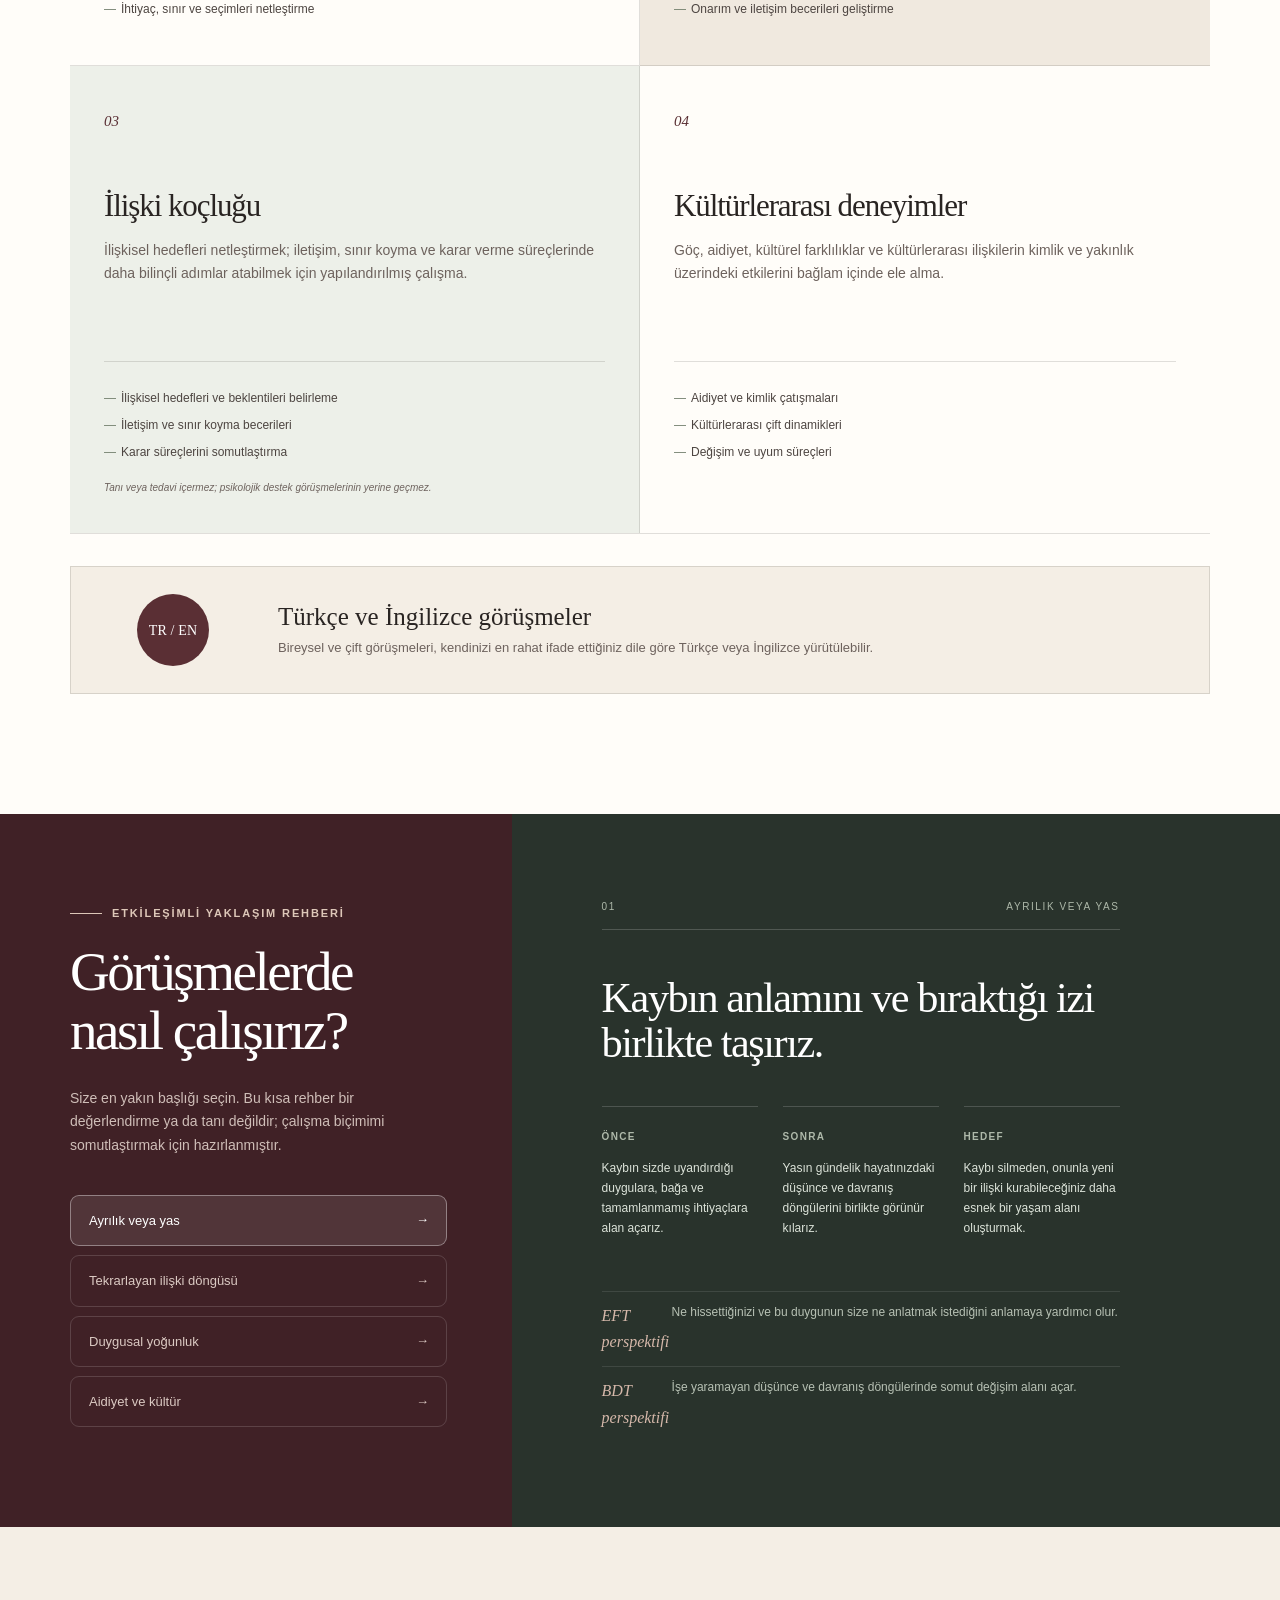
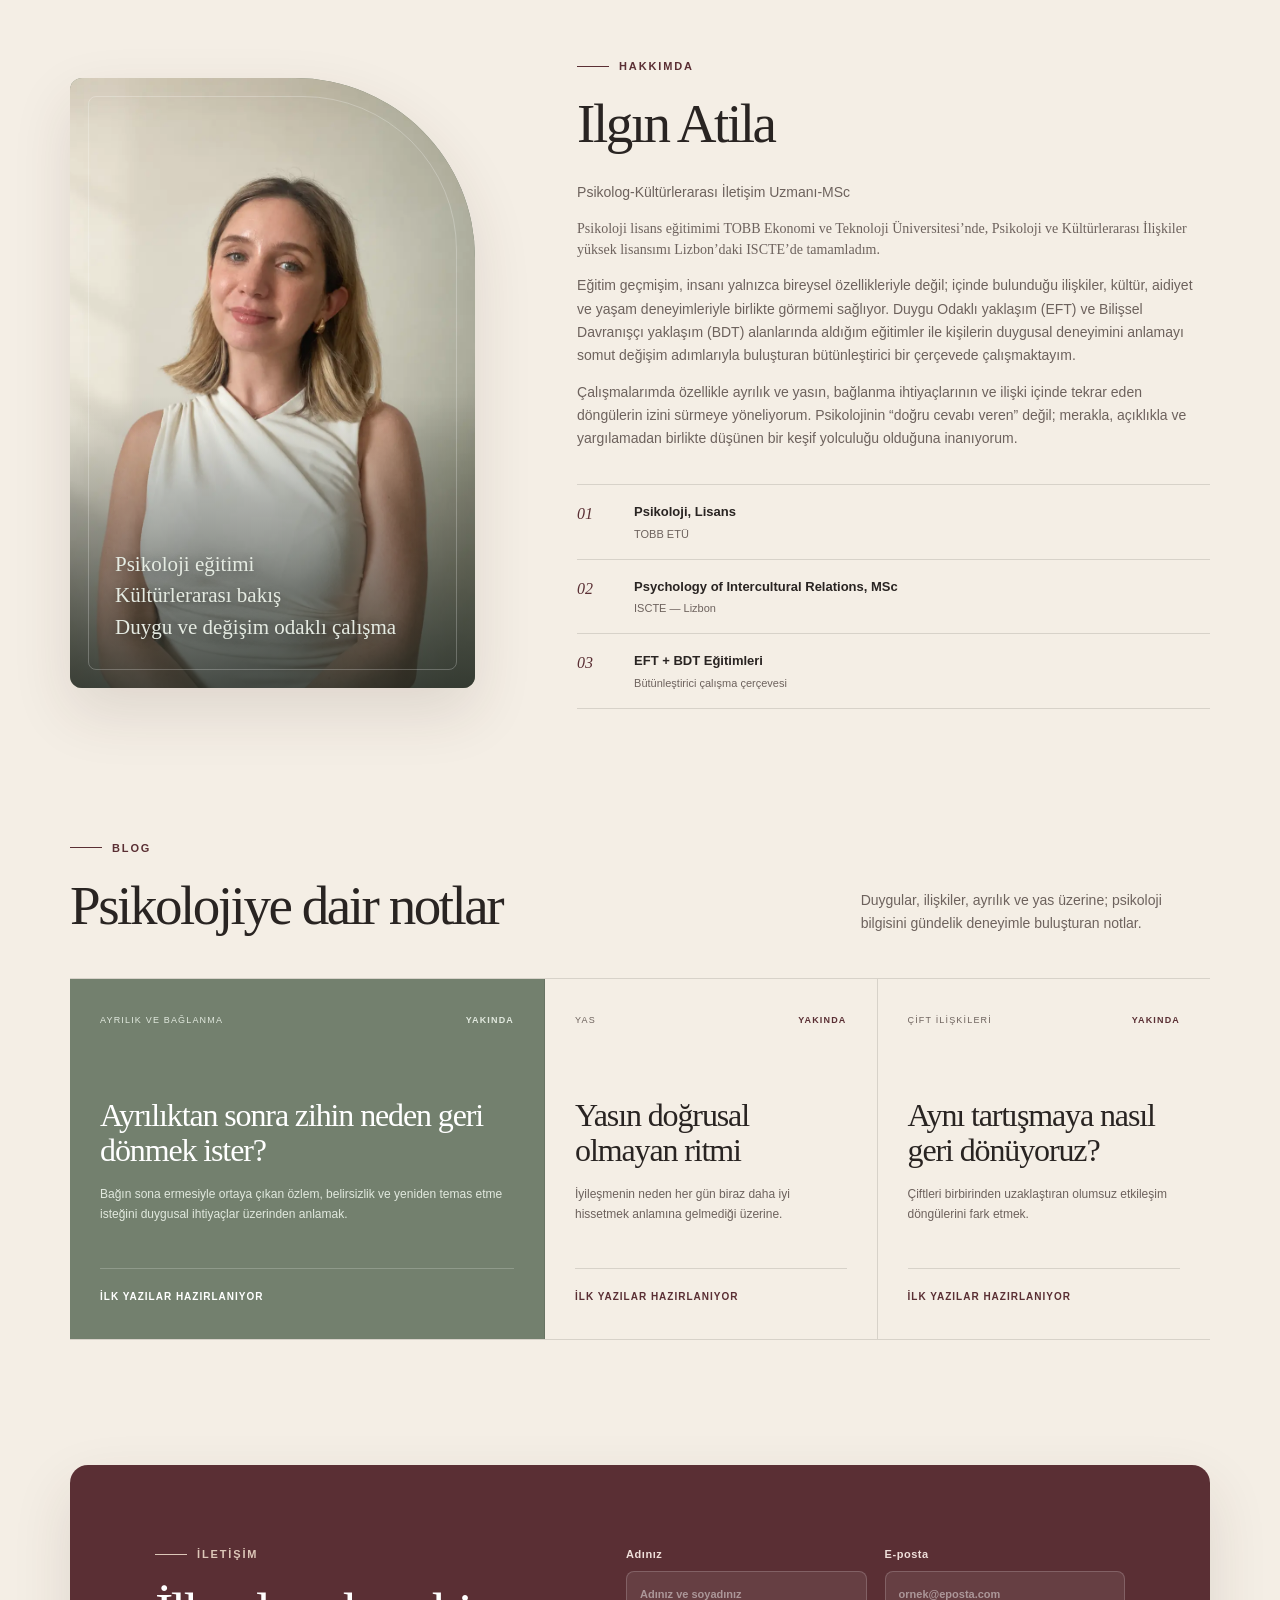
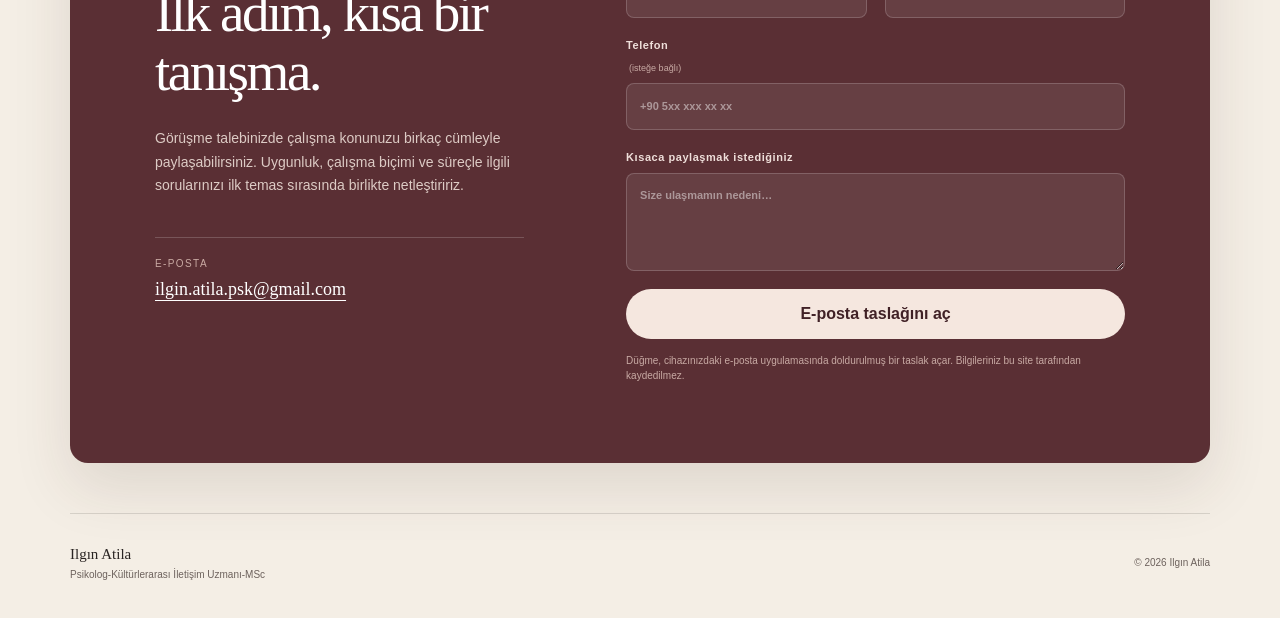
==== commit 6fbe98e3: "Update professional terminology and profile copy" ====
--- a/index.html
+++ b/index.html
@@ -6,10 +6,10 @@
     <meta name="robots" content="noindex,nofollow" />
     <meta
       name="description"
-      content="Uzman Psikolog Ilgın Atila’nın bireysel ve çiftlerle psikolojik danışmanlık yaklaşımı; EFT, BDT, ayrılık, yas ve ilişki örüntüleri."
+      content="Psikolog ve Kültürlerarası İletişim Uzmanı Ilgın Atila’nın bireysel ve çiftlerle psikolojik destek yaklaşımı; EFT ve BDT perspektifleri, ayrılık, yas ve ilişki örüntüleri."
     />
     <meta name="theme-color" content="#f4eee5" />
-    <title>Uzman Psikolog Ilgın Atila | Psikolojik Danışmanlık</title>
+    <title>Ilgın Atila | Psikolog-Kültürlerarası İletişim Uzmanı-MSc</title>
     <link rel="alternate" hreflang="tr" href="https://atilaailgin-hash.github.io/" />
     <link rel="alternate" hreflang="en" href="https://atilaailgin-hash.github.io/en/" />
     <link rel="stylesheet" href="styles.css" />
@@ -22,7 +22,7 @@
         <span class="brand-mark" aria-hidden="true">IA</span>
         <span>
           <strong>Ilgın Atila</strong>
-          <small>Uzman Psikolog</small>
+          <small>Psikolog-Kültürlerarası İletişim Uzmanı-MSc</small>
         </span>
       </a>
 
@@ -42,7 +42,7 @@
     <main id="main">
       <section class="hero" id="top">
         <div class="hero-copy reveal">
-          <p class="eyebrow"><span></span> Bireysel ve çiftlerle psikolojik danışmanlık</p>
+          <p class="eyebrow"><span></span> Bireysel ve çiftlerle psikolojik destek</p>
           <h1>Duyguyu anlamak.<br /><em>Değişimi mümkün kılmak.</em></h1>
           <p class="lead">
             Yaşadığınız güçlüğü yalnızca “çözülmesi gereken bir sorun” olarak değil;
@@ -129,7 +129,7 @@
               <li>İletişim ve sınır koyma becerileri</li>
               <li>Karar süreçlerini somutlaştırma</li>
             </ul>
-            <small class="service-boundary">Tanı veya tedavi içermez; psikoterapinin yerine geçmez.</small>
+            <small class="service-boundary">Tanı veya tedavi içermez; psikolojik destek görüşmelerinin yerine geçmez.</small>
           </article>
 
           <article class="service-card reveal delay-2">
@@ -161,7 +161,7 @@
         <div class="approach-explorer reveal" id="yaklasim">
           <div class="explorer-intro">
             <p class="eyebrow eyebrow-light"><span></span> Etkileşimli yaklaşım rehberi</p>
-            <h2>Terapide nasıl çalışırız?</h2>
+            <h2>Görüşmelerde nasıl çalışırız?</h2>
             <p>
               Size en yakın başlığı seçin. Bu kısa rehber bir değerlendirme ya da tanı
               değildir; çalışma biçimimi somutlaştırmak için hazırlanmıştır.
@@ -212,11 +212,11 @@
               </article>
             </div>
             <div class="method-note">
-              <span>EFT</span>
+              <span>EFT perspektifi</span>
               <p>Ne hissettiğinizi ve bu duygunun size ne anlatmak istediğini anlamaya yardımcı olur.</p>
             </div>
             <div class="method-note">
-              <span>BDT</span>
+              <span>BDT perspektifi</span>
               <p>İşe yaramayan düşünce ve davranış döngülerinde somut değişim alanı açar.</p>
             </div>
           </div>
@@ -225,18 +225,19 @@
 
       <section class="about-contact-section" id="hakkimda">
         <div class="about-grid">
-          <div class="portrait-card reveal" aria-label="Uzman Psikolog Ilgın Atila">
+          <div class="portrait-card reveal" aria-label="Psikolog ve Kültürlerarası İletişim Uzmanı Ilgın Atila">
             <img
               class="portrait-photo"
               src="assets/ilgin-atila-portrait.webp"
-              alt="Uzman Psikolog Ilgın Atila"
+              alt="Psikolog ve Kültürlerarası İletişim Uzmanı Ilgın Atila"
             />
             <p>Psikoloji eğitimi<br />Kültürlerarası bakış<br />Duygu ve değişim odaklı çalışma</p>
           </div>
 
           <div class="about-copy reveal delay-1">
             <p class="eyebrow"><span></span> Hakkımda</p>
-            <h2>Uzman Psikolog Ilgın Atila</h2>
+            <h2>Ilgın Atila</h2>
+            <p class="professional-title">Psikolog-Kültürlerarası İletişim Uzmanı-MSc</p>
             <p class="about-lead">
               Psikoloji lisans eğitimimi TOBB Ekonomi ve Teknoloji Üniversitesi’nde,
               Psikoloji ve Kültürlerarası İlişkiler yüksek lisansımı Lizbon’daki ISCTE’de
@@ -245,21 +246,21 @@
             <p>
               Eğitim geçmişim, insanı yalnızca bireysel özellikleriyle değil; içinde
               bulunduğu ilişkiler, kültür, aidiyet ve yaşam deneyimleriyle birlikte görmemi
-              sağlıyor. Duygu Odaklı Terapi (EFT) ve Bilişsel Davranışçı Terapi (BDT)
-              eğitimlerimi, danışanın duygusal deneyimini anlamayı somut değişim adımlarıyla
-              buluşturan bütünleştirici bir çerçevede kullanıyorum.
+              sağlıyor. Duygu Odaklı yaklaşım (EFT) ve Bilişsel Davranışçı yaklaşım (BDT)
+              alanlarında aldığım eğitimler ile kişilerin duygusal deneyimini anlamayı somut
+              değişim adımlarıyla buluşturan bütünleştirici bir çerçevede çalışmaktayım.
             </p>
             <p>
               Çalışmalarımda özellikle ayrılık ve yasın, bağlanma ihtiyaçlarının ve ilişki
-              içinde tekrar eden döngülerin izini sürmeye yöneliyorum. Terapinin “doğru
+              içinde tekrar eden döngülerin izini sürmeye yöneliyorum. Psikolojinin “doğru
               cevabı veren” değil; merakla, açıklıkla ve yargılamadan birlikte düşünen bir
-              ilişki olduğuna inanıyorum.
+              keşif yolculuğu olduğuna inanıyorum.
             </p>
 
             <div class="education-list" aria-label="Eğitim ve yaklaşım">
               <div><span>01</span><p><strong>Psikoloji, Lisans</strong><small>TOBB ETÜ</small></p></div>
               <div><span>02</span><p><strong>Psychology of Intercultural Relations, MSc</strong><small>ISCTE — Lizbon</small></p></div>
-              <div><span>03</span><p><strong>EFT + BDT</strong><small>Bütünleştirici çalışma çerçevesi</small></p></div>
+              <div><span>03</span><p><strong>EFT + BDT Eğitimleri</strong><small>Bütünleştirici çalışma çerçevesi</small></p></div>
             </div>
           </div>
         </div>
@@ -327,19 +328,9 @@
               E-posta
               <input name="email" type="email" autocomplete="email" required placeholder="ornek@eposta.com" />
             </label>
-            <label>
+            <label class="form-wide">
               Telefon <span class="optional-label">(isteğe bağlı)</span>
               <input name="phone" type="tel" inputmode="tel" autocomplete="tel" placeholder="+90 5xx xxx xx xx" />
-            </label>
-            <label>
-              Görüşme türü
-              <select name="service" required>
-                <option value="">Seçiniz</option>
-                <option>Bireysel görüşme</option>
-                <option>Çift görüşmesi</option>
-                <option>İlişki koçluğu</option>
-                <option>Bilgi almak istiyorum</option>
-              </select>
             </label>
             <label class="form-wide">
               Kısaca paylaşmak istediğiniz
@@ -356,7 +347,7 @@
         <footer>
           <div>
             <strong>Ilgın Atila</strong>
-            <span>Uzman Psikolog</span>
+            <span>Psikolog-Kültürlerarası İletişim Uzmanı-MSc</span>
           </div>
           <span>© <span id="year"></span> Ilgın Atila</span>
         </footer>
--- a/styles.css
+++ b/styles.css
@@ -151,6 +151,32 @@
   background: var(--wine-deep);
 }
 
+.language-switch {
+  display: inline-flex;
+  align-items: center;
+  padding: 3px;
+  border: 1px solid var(--line);
+  border-radius: 999px;
+}
+
+.language-switch a,
+.language-switch span {
+  display: grid;
+  min-width: 28px;
+  height: 25px;
+  place-items: center;
+  border-radius: 999px;
+  font-size: 9px;
+  font-weight: 800;
+  line-height: 1;
+  text-decoration: none;
+}
+
+.language-switch span[aria-current="page"] {
+  color: white;
+  background: var(--wine);
+}
+
 .hero {
   position: relative;
   display: grid;
@@ -426,7 +452,7 @@
 .service-grid {
   display: grid;
   grid-template-columns: repeat(2, 1fr);
-  margin-bottom: 120px;
+  margin-bottom: 32px;
   border-top: 1px solid var(--line);
   border-bottom: 1px solid var(--line);
 }
@@ -504,6 +530,44 @@
   font-size: 10px;
   font-style: italic;
   line-height: 1.5;
+}
+
+.language-service {
+  display: grid;
+  grid-template-columns: 140px 1fr;
+  gap: 35px;
+  align-items: center;
+  margin-bottom: 120px;
+  padding: 27px 32px;
+  background: var(--paper);
+  border: 1px solid var(--line);
+}
+
+.language-service-mark {
+  display: grid;
+  width: 72px;
+  height: 72px;
+  justify-self: center;
+  place-items: center;
+  color: white;
+  background: var(--wine);
+  border-radius: 50%;
+  font-family: var(--serif);
+  font-size: 14px;
+  letter-spacing: 0.01em;
+  white-space: nowrap;
+}
+
+.language-service h3 {
+  margin-bottom: 7px;
+  font-size: 25px;
+}
+
+.language-service p {
+  max-width: 750px;
+  margin: 0;
+  color: var(--muted);
+  font-size: 13px;
 }
 
 .approach-explorer {
@@ -1092,7 +1156,8 @@
   .site-header { padding: 14px 20px; }
   .brand-mark { width: 36px; height: 36px; }
   .brand strong { font-size: 16px; }
-  nav a:not(.nav-cta) { display: none; }
+  nav { gap: 9px; }
+  nav > a:not(.nav-cta) { display: none; }
   .hero { min-height: auto; padding: 62px 22px 78px; }
   h1 { font-size: clamp(47px, 14vw, 65px); }
   .lead { font-size: 16px; }
@@ -1103,8 +1168,11 @@
   .practice-section { padding: 80px 20px 0; }
   .section-heading { display: block; margin-bottom: 32px; }
   .section-heading h2 { margin-bottom: 18px; }
-  .service-grid { margin-bottom: 80px; }
+  .service-grid { margin-bottom: 24px; }
   .service-card { padding: 34px 18px; }
+  .language-service { grid-template-columns: 82px 1fr; gap: 18px; margin-bottom: 80px; padding: 22px 18px; }
+  .language-service-mark { width: 68px; height: 68px; font-size: 13px; }
+  .language-service h3 { font-size: 22px; }
   .approach-explorer { margin: 0 -20px; }
   .explorer-intro,
   .explorer-result { padding: 62px 24px; }
@@ -1135,6 +1203,8 @@
 
 @media (max-width: 390px) {
   .nav-cta { padding-right: 14px !important; padding-left: 14px !important; }
+  .language-switch a,
+  .language-switch span { min-width: 25px; }
   .brand small { display: none; }
   h1 { font-size: 45px; }
   .hero-card { min-height: 440px; }
